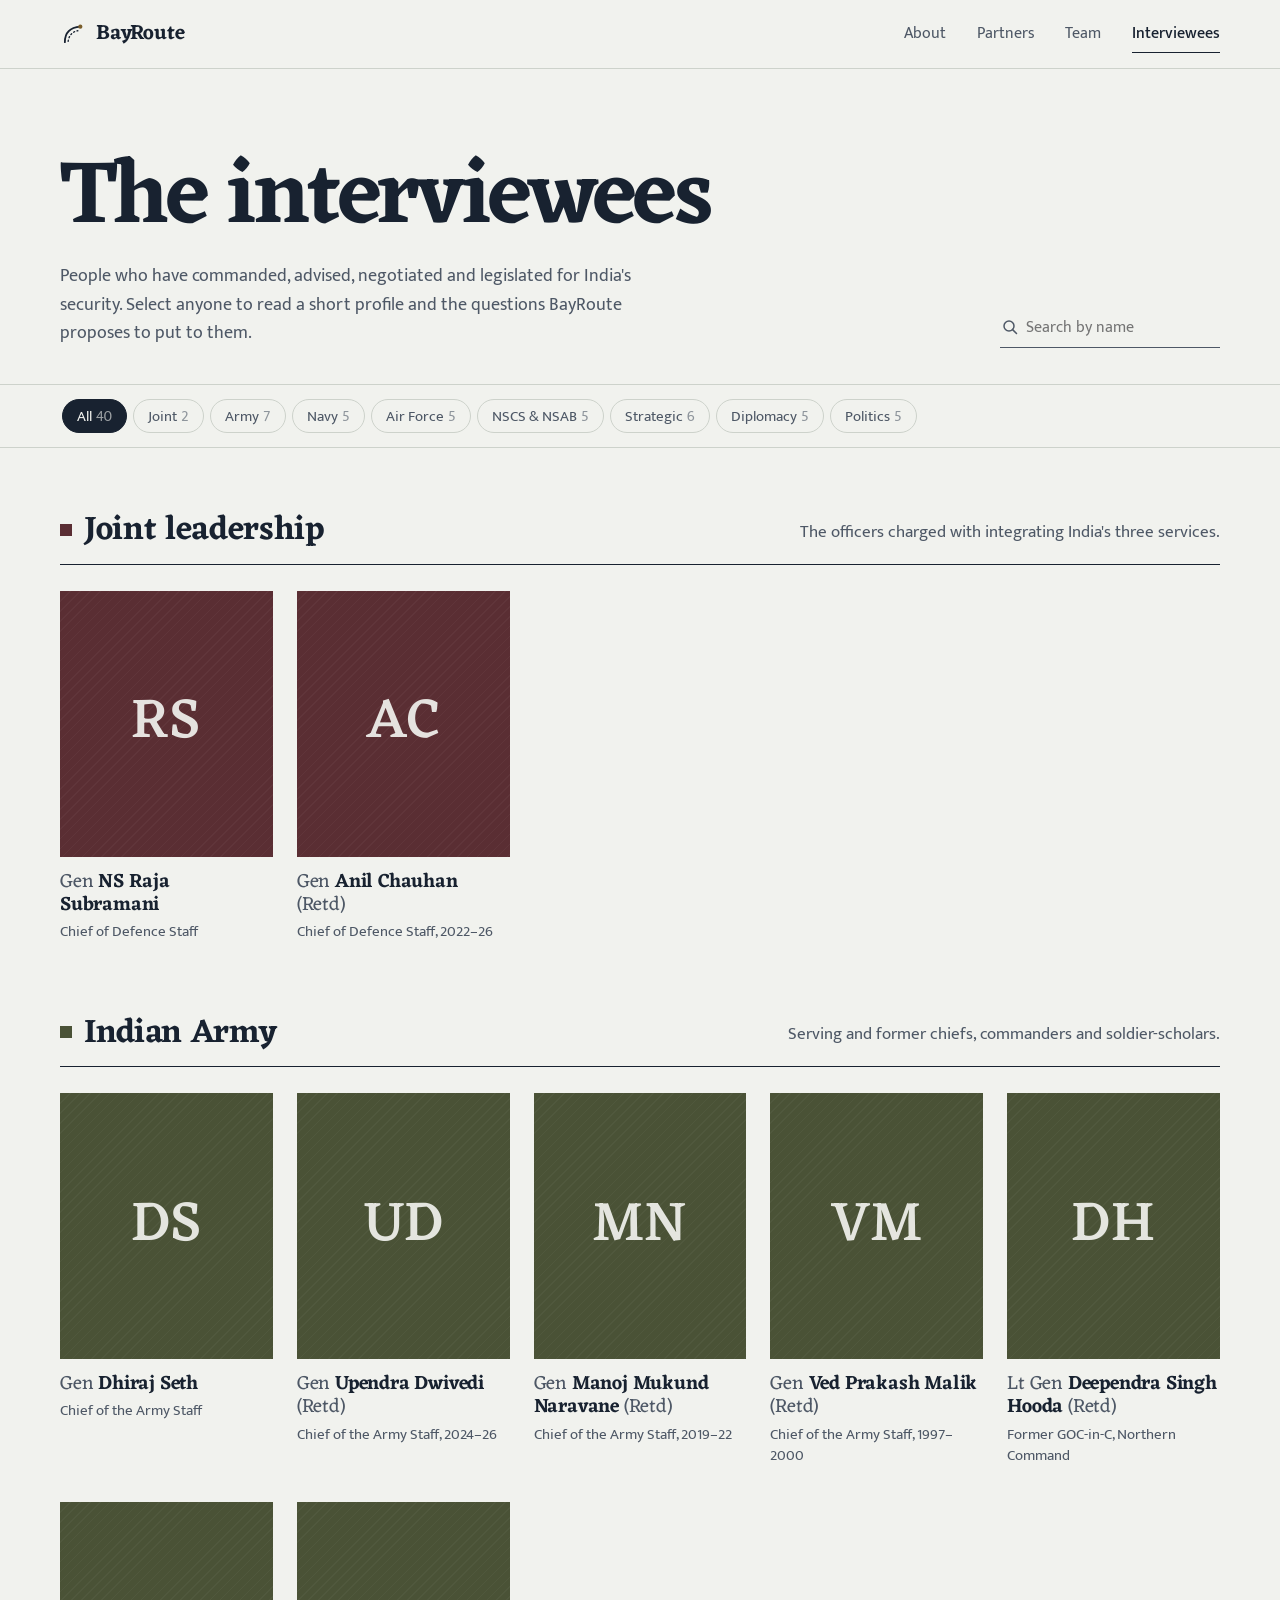
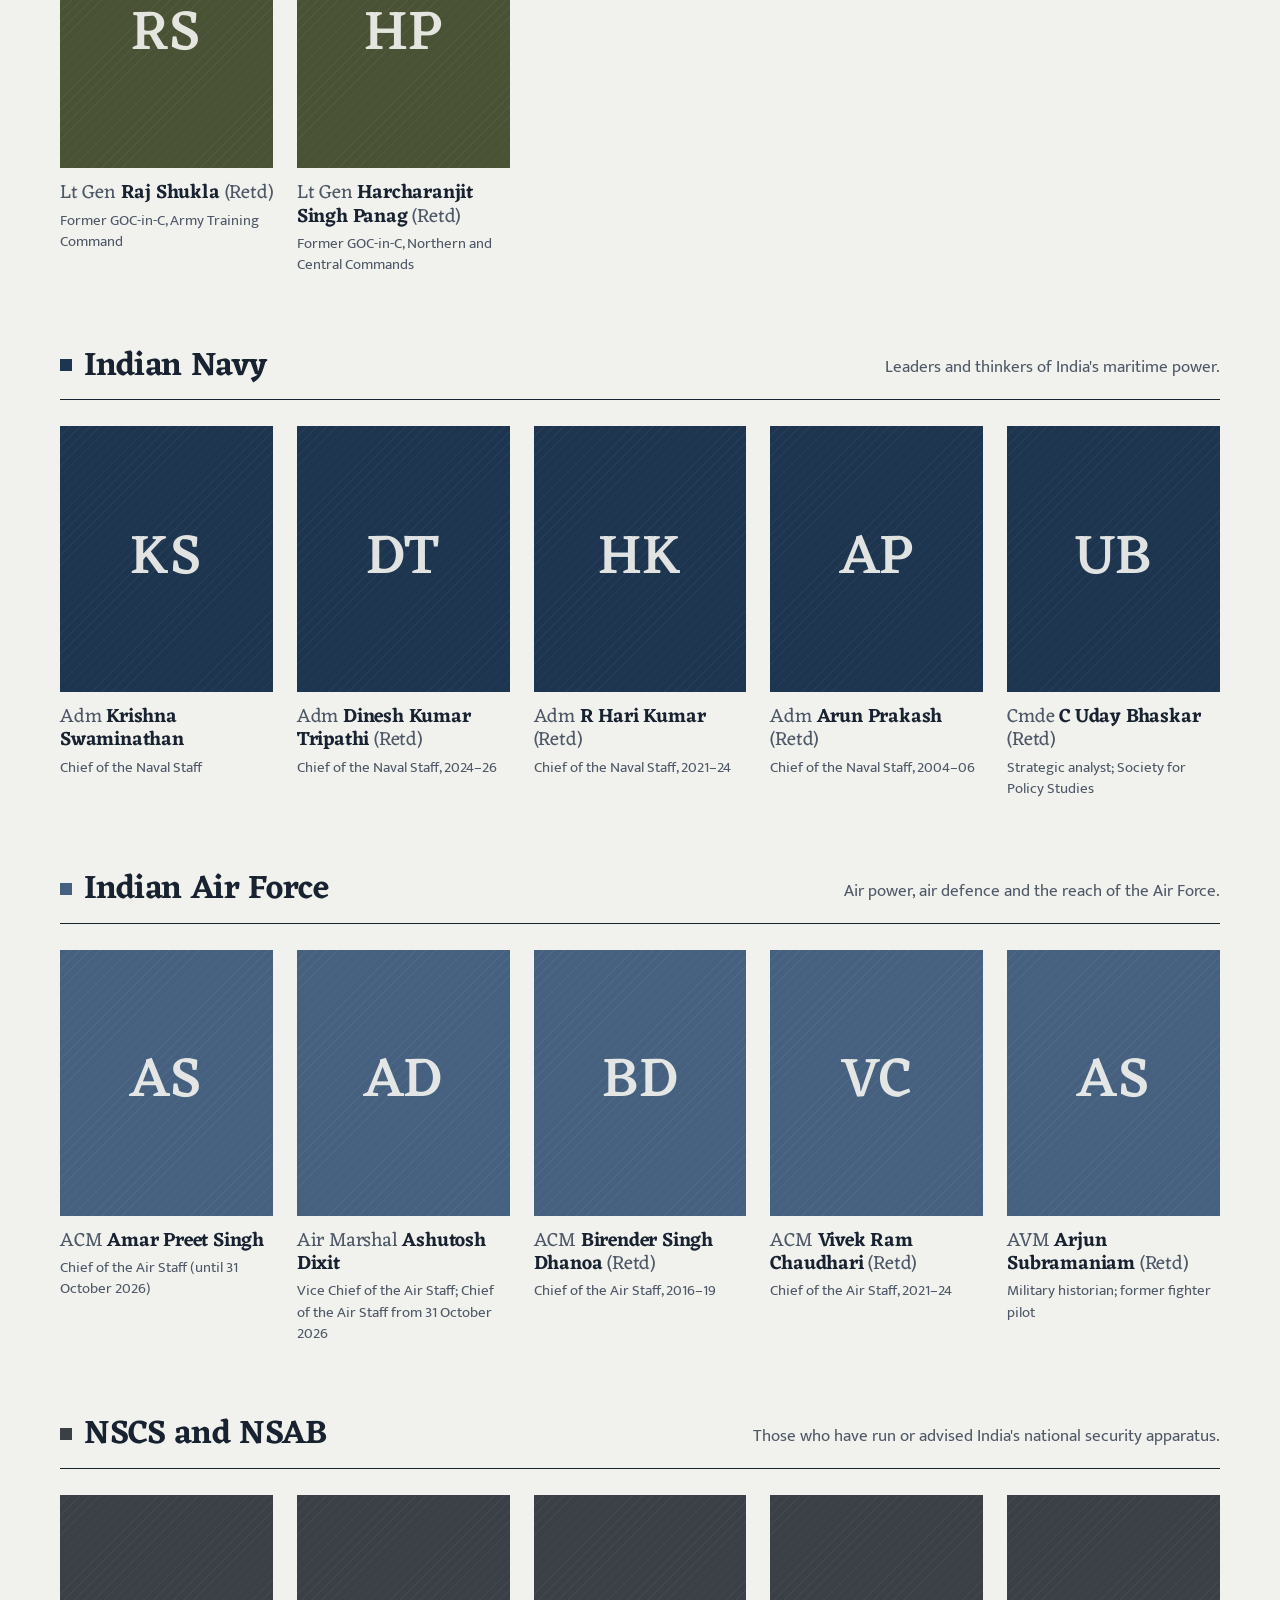
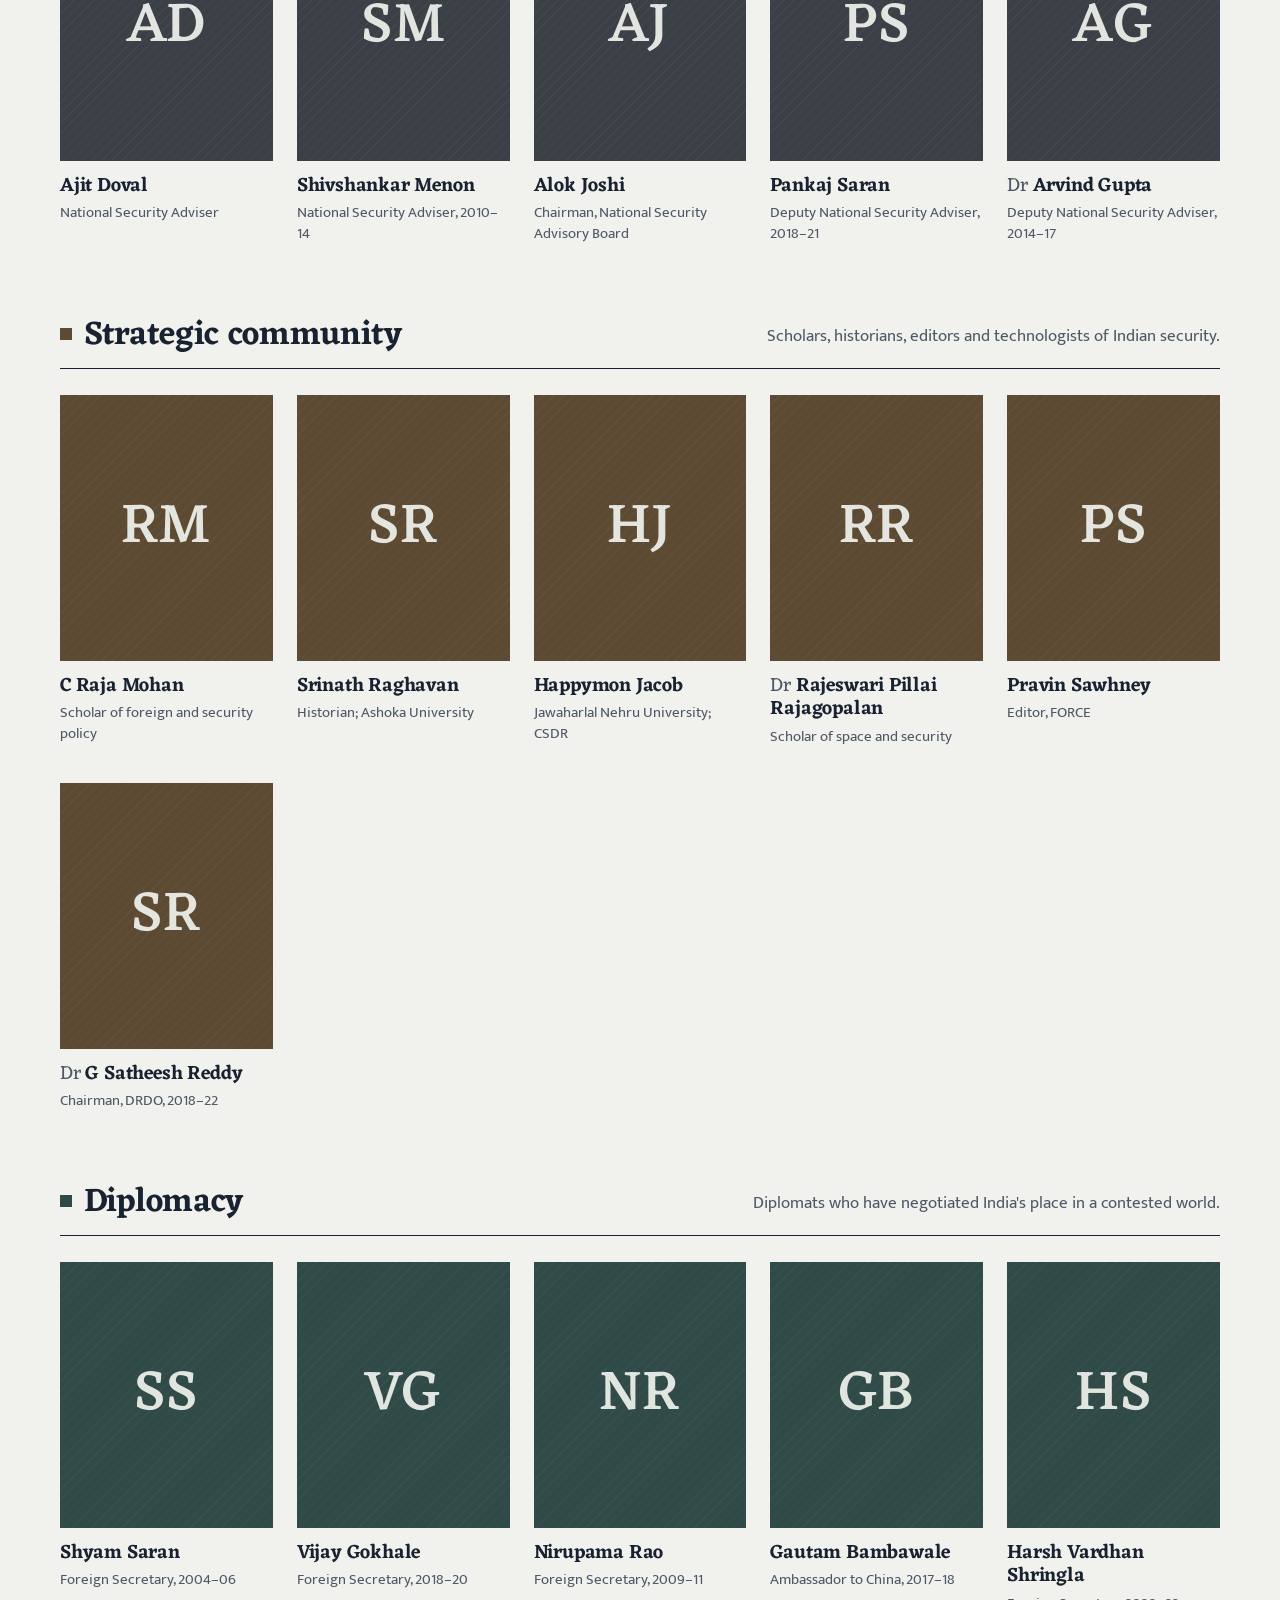
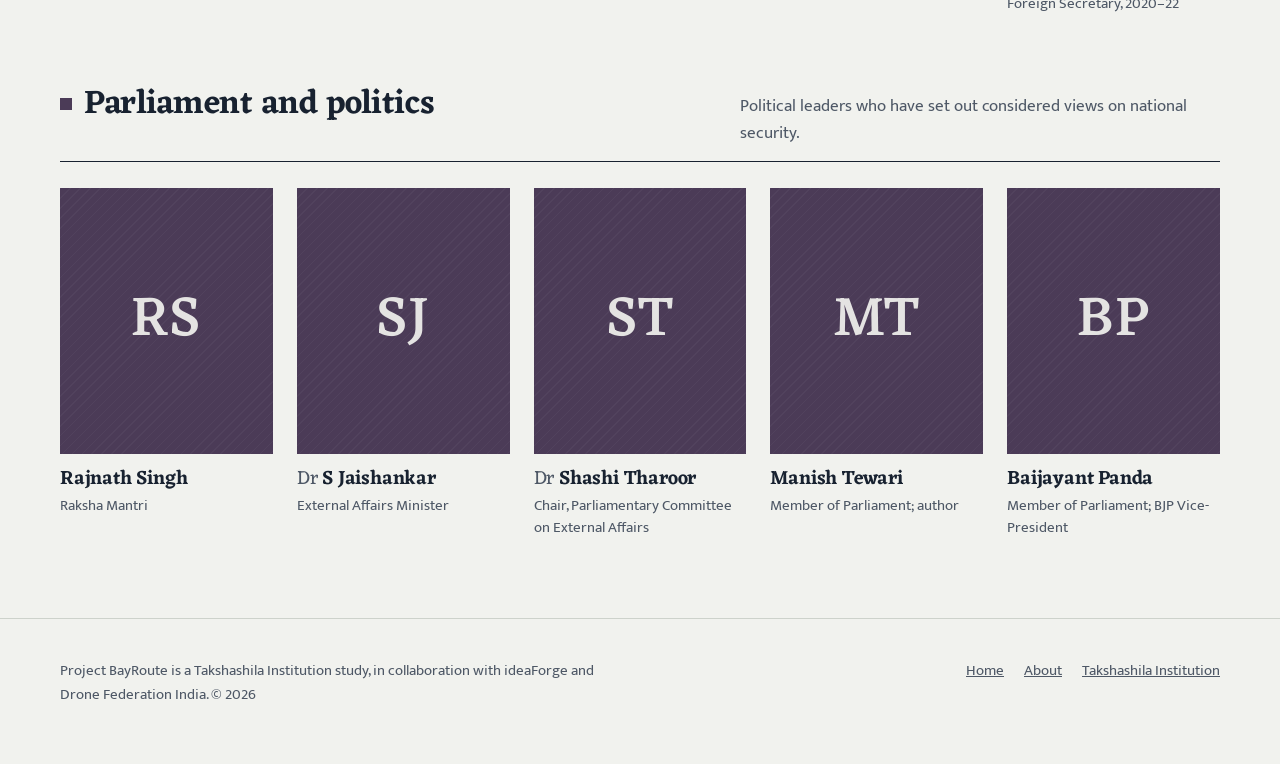
==== interviewees.html @ 1ae092d5 "Add files via upload V1" ====
<!doctype html>
<html lang="en-IN">
<head>
  <meta charset="utf-8">
  <meta name="viewport" content="width=device-width, initial-scale=1">
  <title>Interviewees | BayRoute</title>
  <meta name="description" content="The proposed interviewees for Project BayRoute, a study of the future of warfare in the Indian context.">
  <!-- Keeps the draft site out of search engines. Delete this line when you are ready to go public. -->
  <meta name="robots" content="noindex, nofollow">
  <link rel="icon" href="assets/img/favicon.svg" type="image/svg+xml">
  <link rel="preconnect" href="https://fonts.googleapis.com">
  <link rel="preconnect" href="https://fonts.gstatic.com" crossorigin>
  <link href="https://fonts.googleapis.com/css2?family=Eczar:wght@400;500;600;700&family=Mukta:wght@300;400;500;600&display=swap" rel="stylesheet">
  <link rel="stylesheet" href="assets/css/style.css">
</head>
<body data-page="list">
  <a class="skip" href="#main">Skip to content</a>

  <header class="site-header">
    <div class="wrap">
      <a class="brand" href="index.html" aria-label="BayRoute home">
        <svg viewBox="0 0 32 32" aria-hidden="true"><path d="M6 26C6 15 12 8 25 7" fill="none" stroke="currentColor" stroke-width="2.2" stroke-linecap="round"/><path d="M10 25C11 18 15 13 22 12" fill="none" stroke="currentColor" stroke-width="1.6" stroke-linecap="round" stroke-dasharray="1.5 3"/><circle cx="25" cy="7" r="2.6" fill="#7A5E2B"/></svg>
        BayRoute
      </a>
      <button class="menu-btn" type="button" aria-expanded="false" aria-controls="nav">Menu</button>
      <nav class="nav" id="nav" aria-label="Main">
        <a href="index.html#about">About</a>
        <a href="index.html#partners">Partners</a>
        <a href="index.html#team">Team</a>
        <a class="nav-cta" href="interviewees.html" aria-current="page">Interviewees</a>
      </nav>
    </div>
  </header>

  <main id="main">
    <section class="page-head">
      <div class="wrap page-head-grid">
        <div>
          <h1>The interviewees</h1>
          <p>People who have commanded, advised, negotiated and legislated for India's security. Select anyone to read a short profile and the questions BayRoute proposes to put to them.</p>
        </div>
        <label class="search">
          <span class="visually-hidden">Search interviewees</span>
          <svg viewBox="0 0 16 16" aria-hidden="true"><circle cx="7" cy="7" r="5" fill="none" stroke="currentColor" stroke-width="1.5"/><line x1="10.6" y1="10.6" x2="14.5" y2="14.5" stroke="currentColor" stroke-width="1.5" stroke-linecap="round"/></svg>
          <input id="search" type="search" placeholder="Search by name" autocomplete="off">
        </label>
      </div>
    </section>

    <div class="toolbar">
      <div class="wrap">
        <div class="filters" id="filters" role="group" aria-label="Filter by community"></div>
      </div>
    </div>

    <div id="groups"></div>

    <div class="wrap empty" id="empty" hidden>
      <p>No one matches that search. <button type="button" id="clear">Clear the search and show everyone</button></p>
    </div>
  </main>

  <footer class="site-footer site-footer--ruled">
    <div class="wrap">
      <p>Project BayRoute is a Takshashila Institution study, in collaboration with ideaForge and Drone Federation India. © 2026</p>
      <nav aria-label="Footer">
        <a href="index.html">Home</a>
        <a href="index.html#about">About</a>
        <a href="https://takshashila.org.in" target="_blank" rel="noopener">Takshashila Institution</a>
      </nav>
    </div>
  </footer>

  <script src="assets/js/data.js"></script>
  <script src="assets/js/app.js"></script>
</body>
</html>
---- assets/css/style.css ----
/* =========================================================
   Project BayRoute — stylesheet
   Type: Eczar (display) + Mukta (text), both Indian-designed.
   ========================================================= */

:root {
  --paper:   #F1F2EE;
  --paper-2: #E5E7E1;
  --ink:     #182230;
  --ink-2:   #4E5866;
  --rule:    #CDD2CB;
  --brass:   #7A5E2B;
  --night:   #141D28;
  --night-2: #1E2A38;
  --on-night:#E9EBE6;
  --on-night-2:#A9B2BD;

  /* community colours: used on portrait tiles and labels */
  --c-joint:     #5A2E33;
  --c-army:      #4A5236;
  --c-navy:      #1E3550;
  --c-airforce:  #46617F;
  --c-nscs:      #3B3F46;
  --c-strategic: #5C4A33;
  --c-diplomacy: #2F4A47;
  --c-politics:  #4B3B57;

  --display: "Eczar", Georgia, "Times New Roman", serif;
  --text: "Mukta", "Segoe UI", system-ui, sans-serif;

  --wrap: 1240px;
  --gutter: clamp(16px, 4vw, 40px);
  color-scheme: light;
}

*, *::before, *::after { box-sizing: border-box; }
html { -webkit-text-size-adjust: 100%; scroll-behavior: smooth; }
body {
  margin: 0;
  background: var(--paper);
  color: var(--ink);
  font-family: var(--text);
  font-weight: 400;
  font-size: 1.0625rem;
  line-height: 1.6;
  -webkit-font-smoothing: antialiased;
  text-rendering: optimizeLegibility;
}
img { max-width: 100%; display: block; }
a { color: inherit; }
h1, h2, h3, h4 { font-family: var(--display); font-weight: 600; line-height: 1.12; margin: 0; letter-spacing: -0.01em; }
p { margin: 0 0 1em; }

:focus-visible { outline: 2px solid var(--brass); outline-offset: 3px; }

.wrap { max-width: var(--wrap); margin: 0 auto; padding: 0 var(--gutter); }
.visually-hidden { position: absolute !important; width: 1px; height: 1px; overflow: hidden; clip: rect(0 0 0 0); white-space: nowrap; }
.skip { position: absolute; left: -999px; top: 8px; background: var(--ink); color: var(--paper); padding: 8px 14px; z-index: 50; }
.skip:focus { left: 8px; }

/* ---------- Header ---------- */
.site-header { border-bottom: 1px solid var(--rule); background: var(--paper); position: sticky; top: 0; z-index: 20; }
.site-header .wrap { display: flex; align-items: center; justify-content: space-between; min-height: 68px; gap: 24px; }
.brand { display: inline-flex; align-items: center; gap: 10px; text-decoration: none; font-family: var(--display); font-weight: 600; font-size: 1.3rem; letter-spacing: -0.01em; }
.brand svg { width: 26px; height: 26px; flex: none; }
.nav { display: flex; gap: clamp(14px, 2.4vw, 32px); align-items: center; }
.nav a { text-decoration: none; color: var(--ink-2); font-size: 0.98rem; padding: 6px 0; border-bottom: 1px solid transparent; transition: color .2s, border-color .2s; }
.nav a:hover, .nav a[aria-current="page"] { color: var(--ink); border-bottom-color: var(--ink); }
.nav .nav-cta { color: var(--ink); font-weight: 500; }
.menu-btn { display: none; background: none; border: 1px solid var(--rule); color: var(--ink); font: inherit; padding: 6px 12px; border-radius: 2px; cursor: pointer; }

@media (max-width: 760px) {
  .menu-btn { display: inline-block; }
  .nav { display: none; position: absolute; left: 0; right: 0; top: 100%; background: var(--paper); border-bottom: 1px solid var(--rule); flex-direction: column; align-items: stretch; gap: 0; padding: 8px var(--gutter) 16px; }
  .nav.open { display: flex; }
  .nav a { padding: 12px 0; border-bottom: 1px solid var(--rule); }
  .nav a:last-child { border-bottom: 0; }
}

/* ---------- Hero ---------- */
.hero { padding: clamp(48px, 9vw, 112px) 0 clamp(32px, 5vw, 56px); }
.wordmark {
  font-size: clamp(4.2rem, 15vw, 11.5rem);
  font-weight: 600;
  line-height: .86;
  letter-spacing: -0.035em;
  margin: 0 0 clamp(20px, 3vw, 36px);
}
.hero-grid { display: grid; grid-template-columns: minmax(0, 1.25fr) minmax(0, 1fr); gap: clamp(24px, 5vw, 80px); align-items: end; }
.hero-lede { font-family: var(--display); font-weight: 400; font-size: clamp(1.45rem, 2.6vw, 2.05rem); line-height: 1.25; margin: 0; max-width: 24ch; }
.hero-meta { color: var(--ink-2); font-size: 1rem; max-width: 40ch; margin: 0; }
.hero-meta strong { color: var(--ink); font-weight: 500; }
@media (max-width: 760px) { .hero-grid { grid-template-columns: 1fr; } }

/* ---------- The four panels ---------- */
.panels {
  display: flex;
  gap: 6px;
  height: clamp(380px, 64vh, 640px);
  padding: 0 var(--gutter);
  max-width: calc(var(--wrap) + 160px);
  margin: 0 auto;
}
.panel {
  position: relative;
  flex: 1 1 0;
  min-width: 0;
  overflow: hidden;
  text-decoration: none;
  color: var(--on-night);
  background-color: var(--night);
  transition: flex-grow .7s cubic-bezier(.2,.7,.2,1);
}
.panel-media {
  position: absolute; inset: 0;
  background-size: cover, cover;
  background-position: center, center;
  background-repeat: no-repeat;
  filter: saturate(.82);
  transform: scale(1.02);
  transition: transform 1.2s cubic-bezier(.2,.7,.2,1), filter .6s;
}
/* A real photo (if present) sits on top of the drawn placeholder. */
.panel--takshashila .panel-media { background-image: url("../img/panels/takshashila.jpg"), url("../img/panels/takshashila.svg"); }
.panel--ideaforge   .panel-media { background-image: url("../img/panels/ideaforge.jpg"),   url("../img/panels/ideaforge.svg"); }
.panel--dfi         .panel-media { background-image: url("../img/panels/dfi.jpg"),         url("../img/panels/dfi.svg"); }
.panel--bayroute    .panel-media { background-image: url("../img/panels/bayroute.jpg"),    url("../img/panels/bayroute.svg"); }

.panel::after {
  content: ""; position: absolute; inset: 0;
  background: linear-gradient(180deg, rgba(10,14,20,0) 40%, rgba(10,14,20,.72) 100%);
  pointer-events: none;
}
.panel-body { position: absolute; left: 0; right: 0; bottom: 0; padding: clamp(18px, 2.2vw, 28px); z-index: 1; }
.panel-kind { display: block; font-size: .9rem; color: var(--on-night-2); margin-bottom: 4px; }
.panel-name { font-family: var(--display); font-weight: 600; font-size: clamp(1.35rem, 2vw, 1.85rem); line-height: 1.1; display: block; }
.panel-desc {
  display: block; font-size: .98rem; line-height: 1.45; color: var(--on-night);
  max-width: 30ch; margin: 10px 0 0;
  opacity: 0; max-height: 0; overflow: hidden;
  transition: opacity .5s .1s, max-height .6s;
}
@media (hover: hover) and (min-width: 761px) {
  .panels:hover .panel { flex-grow: .8; }
  .panels .panel:hover, .panels .panel:focus-visible { flex-grow: 2.1; }
  .panel:hover .panel-media, .panel:focus-visible .panel-media { transform: scale(1.06); filter: saturate(1); }
  .panel:hover .panel-desc, .panel:focus-visible .panel-desc { opacity: 1; max-height: 8em; }
}
@media (hover: none), (max-width: 760px) {
  .panel-desc { opacity: 1; max-height: none; }
}
@media (max-width: 760px) {
  .panels { display: grid; grid-template-columns: 1fr 1fr; height: auto; gap: 6px; }
  .panel { aspect-ratio: 3 / 4; }
  .panel-desc { font-size: .9rem; }
}
@media (max-width: 420px) {
  .panels { grid-template-columns: 1fr; }
  .panel { aspect-ratio: 4 / 3; }
}

/* page-load: the panels rise once, in sequence */
@media (prefers-reduced-motion: no-preference) {
  .panels .panel { animation: rise .9s cubic-bezier(.2,.7,.2,1) both; }
  .panels .panel:nth-child(2) { animation-delay: .08s; }
  .panels .panel:nth-child(3) { animation-delay: .16s; }
  .panels .panel:nth-child(4) { animation-delay: .24s; }
}
@keyframes rise { from { opacity: 0; transform: translateY(18px); } to { opacity: 1; transform: none; } }

/* ---------- Sections ---------- */
.section { padding: clamp(64px, 9vw, 120px) 0; }
.section + .section { border-top: 1px solid var(--rule); }
.split { display: grid; grid-template-columns: minmax(0, 1fr) minmax(0, 1.55fr); gap: clamp(24px, 6vw, 96px); }
.split h2 { font-size: clamp(1.9rem, 3.4vw, 2.8rem); max-width: 14ch; }
.prose { max-width: 64ch; }
.prose p { font-size: 1.12rem; }
.prose .big { font-family: var(--display); font-size: clamp(1.35rem, 2.1vw, 1.65rem); line-height: 1.35; font-weight: 400; margin-bottom: 1.1em; }
.section-intro { color: var(--ink-2); margin: 0; align-self: end; max-width: 52ch; }
.aside-note { margin-top: 2em; padding-top: 1.2em; border-top: 1px solid var(--rule); color: var(--ink-2); font-size: 1rem; }
.aside-note h3 { font-size: 1.15rem; color: var(--ink); margin-bottom: .35em; }
@media (max-width: 760px) { .split { grid-template-columns: 1fr; } }

/* approach: a real sequence, so it is numbered */
.steps { list-style: none; margin: 0; padding: 0; counter-reset: step; display: grid; gap: 0; }
.steps li { counter-increment: step; display: grid; grid-template-columns: 3.2rem 1fr; gap: 0 18px; padding: 22px 0; border-top: 1px solid var(--rule); }
.steps li:last-child { border-bottom: 1px solid var(--rule); }
.steps li::before { content: counter(step); font-family: var(--display); font-size: 2rem; line-height: 1; color: var(--brass); grid-row: span 2; }
.steps h3 { font-size: 1.35rem; margin-bottom: 4px; }
.steps p { margin: 0; color: var(--ink-2); max-width: 56ch; }

/* team: grouped by institution */
.team { display: grid; grid-template-columns: 2fr 1fr 1fr; gap: clamp(24px, 4vw, 56px); margin-top: clamp(32px, 4vw, 48px); }
.team-org { font-size: 1rem; color: var(--ink-2); padding-bottom: 12px; border-bottom: 1px solid var(--ink); margin: 0 0 6px; font-family: var(--text); font-weight: 500; }
.team ul { list-style: none; padding: 0; margin: 0; }
.team li { font-family: var(--display); font-size: clamp(1.35rem, 2vw, 1.7rem); font-weight: 500; padding: 12px 0; border-bottom: 1px solid var(--rule); line-height: 1.2; }
.team-org-1 ul { columns: 2; column-gap: clamp(24px, 4vw, 56px); }
.team-org-1 li { break-inside: avoid; }
@media (max-width: 900px) { .team { grid-template-columns: 1fr 1fr; } .team-org-1 { grid-column: 1 / -1; } }
@media (max-width: 520px) { .team { grid-template-columns: 1fr; } .team-org-1 ul { columns: 1; } }

/* ---------- Dark invitation band ---------- */
.band { background: var(--night); color: var(--on-night); padding: clamp(64px, 9vw, 120px) 0; }
.band h2 { font-size: clamp(2.2rem, 5vw, 4rem); max-width: 16ch; margin-bottom: 20px; }
.band p { color: var(--on-night-2); max-width: 54ch; font-size: 1.12rem; }
.band-grid { display: grid; grid-template-columns: minmax(0, 1.2fr) minmax(0, 1fr); gap: clamp(32px, 6vw, 96px); align-items: end; }
.community-links { list-style: none; margin: 0; padding: 0; }
.community-links a { display: flex; justify-content: space-between; gap: 16px; padding: 12px 0; border-top: 1px solid rgba(233,235,230,.16); text-decoration: none; color: var(--on-night); transition: padding-left .3s; }
.community-links li:last-child a { border-bottom: 1px solid rgba(233,235,230,.16); }
.community-links a:hover { padding-left: 8px; }
.community-links span:last-child { color: var(--on-night-2); font-variant-numeric: tabular-nums; }
@media (max-width: 860px) { .band-grid { grid-template-columns: 1fr; } }

.button {
  display: inline-flex; align-items: center; gap: 10px;
  font: 500 1.05rem/1 var(--text);
  padding: 16px 26px; margin-top: 12px;
  background: var(--on-night); color: var(--night);
  text-decoration: none; border: 1px solid var(--on-night); border-radius: 2px;
  transition: background .2s, color .2s;
}
.button:hover { background: transparent; color: var(--on-night); }
.button--ink { background: var(--ink); color: var(--paper); border-color: var(--ink); }
.button--ink:hover { background: transparent; color: var(--ink); }
.button--quiet { background: transparent; color: var(--ink); border-color: var(--rule); }
.button--quiet:hover { border-color: var(--ink); }

/* ---------- Footer ---------- */
.site-footer { padding: 40px 0 56px; color: var(--ink-2); font-size: .95rem; }
.site-footer .wrap { display: flex; flex-wrap: wrap; justify-content: space-between; gap: 16px 40px; }
.site-footer p { margin: 0; max-width: 60ch; }
.site-footer nav { display: flex; gap: 20px; flex-wrap: wrap; }
.site-footer a { color: var(--ink-2); }
.site-footer a:hover { color: var(--ink); }
.band + .site-footer { border-top: 0; }
.site-footer--ruled { border-top: 1px solid var(--rule); margin-top: 72px; }

/* =========================================================
   Interviewees page
   ========================================================= */
.page-head { padding: clamp(48px, 7vw, 88px) 0 clamp(24px, 3vw, 36px); }
.page-head h1 { font-size: clamp(2.8rem, 7vw, 5.6rem); letter-spacing: -0.03em; line-height: .95; margin-bottom: 20px; }
.page-head-grid { display: flex; justify-content: space-between; align-items: flex-end; gap: 24px 48px; flex-wrap: wrap; }
.page-head p { max-width: 60ch; color: var(--ink-2); font-size: 1.12rem; margin: 0; }

.toolbar { position: sticky; top: 68px; z-index: 10; background: var(--paper); border-top: 1px solid var(--rule); border-bottom: 1px solid var(--rule); }
.toolbar .wrap { display: flex; gap: 16px; align-items: center; justify-content: space-between; padding-top: 12px; padding-bottom: 12px; }
.filters { display: flex; flex-wrap: wrap; gap: 6px; flex: 1 1 auto; min-width: 0; overflow-x: auto; scrollbar-width: none; -ms-overflow-style: none; padding: 2px; }
.filters::-webkit-scrollbar { display: none; }
.chip {
  flex: none; font: 400 .95rem/1 var(--text); color: var(--ink-2);
  background: transparent; border: 1px solid var(--rule); border-radius: 999px;
  padding: 9px 14px 8px; cursor: pointer; white-space: nowrap;
  transition: color .2s, border-color .2s, background .2s;
}
.chip:hover { color: var(--ink); border-color: var(--ink-2); }
.chip[aria-pressed="true"] { background: var(--ink); color: var(--paper); border-color: var(--ink); }
.chip .count { opacity: .6; margin-left: 4px; font-variant-numeric: tabular-nums; }
.search { flex: none; position: relative; display: block; }
.search input {
  font: 400 .98rem/1 var(--text); color: var(--ink);
  background: transparent; border: 0; border-bottom: 1px solid var(--ink-2);
  padding: 8px 4px 7px 26px; width: 220px; border-radius: 0;
}
.search input:focus { outline: none; border-bottom-color: var(--ink); }
.search svg { position: absolute; left: 2px; top: 50%; transform: translateY(-50%); width: 16px; height: 16px; color: var(--ink-2); }
@media (max-width: 760px) {
  .toolbar { top: 68px; }
  .search, .search input { width: 100%; }
  .filters { flex-wrap: nowrap; margin: 0 calc(-1 * var(--gutter)); padding: 2px var(--gutter); }
}

.group { padding: clamp(40px, 5vw, 64px) 0 8px; }
.group[hidden] { display: none; }
.group-head { display: flex; align-items: baseline; justify-content: space-between; gap: 16px; padding-bottom: 14px; margin-bottom: 26px; border-bottom: 1px solid var(--ink); flex-wrap: wrap; }
.group-head h2 { font-size: clamp(1.6rem, 2.6vw, 2.1rem); display: flex; align-items: center; gap: 12px; }
.group-head h2::before { content: ""; width: 12px; height: 12px; background: var(--cat, var(--ink)); flex: none; transform: translateY(-1px); }
.group-head p { margin: 0; color: var(--ink-2); max-width: 48ch; }

.grid { display: grid; grid-template-columns: repeat(auto-fill, minmax(210px, 1fr)); gap: 36px 24px; }
.card { text-decoration: none; color: var(--ink); display: block; }
.card[hidden] { display: none; }
.portrait {
  position: relative; aspect-ratio: 4 / 5; overflow: hidden;
  background: var(--cat, var(--ink));
  color: rgba(241,242,238,.92);
  display: grid; place-items: center;
}
.portrait .initials { font-family: var(--display); font-weight: 500; font-size: clamp(2.6rem, 4.4vw, 3.6rem); letter-spacing: .02em; line-height: 1; }
.portrait::before {
  /* fine engraved texture so monograms feel like printed plates */
  content: ""; position: absolute; inset: 0;
  background: repeating-linear-gradient(135deg, rgba(255,255,255,.035) 0 1px, transparent 1px 7px);
}
.portrait img { position: absolute; inset: 0; width: 100%; height: 100%; object-fit: cover; filter: grayscale(.25); transition: filter .5s, transform .8s cubic-bezier(.2,.7,.2,1); }
.card:hover .portrait img { filter: grayscale(0); transform: scale(1.03); }
.card:hover .portrait .initials { transform: translateY(-2px); }
.portrait .initials { transition: transform .4s; }
.card-name { font-family: var(--display); font-weight: 600; font-size: 1.22rem; line-height: 1.2; margin: 14px 0 4px; }
.card-name .rank { font-weight: 400; color: var(--ink-2); }
.card-role { font-size: .95rem; color: var(--ink-2); line-height: 1.4; margin: 0; }
.card:hover .card-name { text-decoration: underline; text-decoration-thickness: 1px; text-underline-offset: 4px; }

@media (max-width: 520px) {
  .grid { grid-template-columns: 1fr 1fr; gap: 28px 14px; }
  .card-name { font-size: 1.04rem; margin-top: 10px; }
  .card-role { font-size: .88rem; }
  .portrait .initials { font-size: 2.3rem; }
}
.empty { padding: 64px 0; color: var(--ink-2); }
.empty button { font: inherit; color: var(--ink); background: none; border: 0; text-decoration: underline; cursor: pointer; padding: 0; }

[data-cat="joint"]     { --cat: var(--c-joint); }
[data-cat="army"]      { --cat: var(--c-army); }
[data-cat="navy"]      { --cat: var(--c-navy); }
[data-cat="airforce"]  { --cat: var(--c-airforce); }
[data-cat="nscs"]      { --cat: var(--c-nscs); }
[data-cat="strategic"] { --cat: var(--c-strategic); }
[data-cat="diplomacy"] { --cat: var(--c-diplomacy); }
[data-cat="politics"]  { --cat: var(--c-politics); }

/* =========================================================
   Person page
   ========================================================= */
.crumbs { display: flex; justify-content: space-between; gap: 16px; align-items: center; padding: 22px 0; border-bottom: 1px solid var(--rule); font-size: .98rem; flex-wrap: wrap; }
.crumbs a { color: var(--ink-2); text-decoration: none; }
.crumbs a:hover { color: var(--ink); text-decoration: underline; text-underline-offset: 3px; }
.pager { display: flex; gap: 20px; }

.profile { display: grid; grid-template-columns: minmax(240px, 340px) minmax(0, 1fr); gap: clamp(28px, 6vw, 96px); padding: clamp(36px, 5vw, 64px) 0 clamp(64px, 8vw, 104px); }
.profile-side { position: sticky; top: 100px; align-self: start; }
.profile-side .portrait .initials { font-size: clamp(3.4rem, 6vw, 5rem); }
.profile-cat { display: inline-flex; align-items: center; gap: 8px; margin-top: 18px; font-size: .95rem; color: var(--ink-2); text-decoration: none; }
.profile-cat::before { content: ""; width: 10px; height: 10px; background: var(--cat); }
.profile-cat:hover { color: var(--ink); }
.status { display: block; margin-top: 6px; font-size: .95rem; color: var(--ink-2); }
.status b { color: var(--brass); font-weight: 500; }

.profile-main h1 { font-size: clamp(2.4rem, 5.4vw, 4.2rem); letter-spacing: -0.025em; line-height: 1; }
.profile-main h1 .rank { display: block; font-size: .42em; font-weight: 400; letter-spacing: 0; color: var(--ink-2); margin-bottom: 10px; }
.profile-role { font-family: var(--display); font-size: clamp(1.2rem, 1.9vw, 1.45rem); color: var(--ink-2); margin: 14px 0 0; font-weight: 400; }

.block { margin-top: clamp(40px, 5vw, 60px); max-width: 68ch; }
.block > h2 { font-size: 1.5rem; padding-bottom: 12px; border-bottom: 1px solid var(--ink); margin-bottom: 20px; }
.bio p { font-size: 1.12rem; }
.focus { font-family: var(--display); font-size: clamp(1.2rem, 1.8vw, 1.4rem); line-height: 1.45; padding-left: 20px; border-left: 2px solid var(--brass); margin: 0; }

.q-part { margin-top: 32px; }
.q-part:first-of-type { margin-top: 0; }
.q-part h3 { font-size: 1.2rem; margin-bottom: 4px; }
.q-part .q-note { color: var(--ink-2); font-size: .98rem; margin: 0 0 14px; }
.q-list { margin: 0; padding: 0; list-style: none; }
.q-list li { display: grid; grid-template-columns: 2.4rem 1fr; gap: 12px; padding: 14px 0; border-top: 1px solid var(--rule); font-size: 1.06rem; line-height: 1.55; }
.q-list li:last-child { border-bottom: 1px solid var(--rule); }
.q-num { font-family: var(--display); color: var(--brass); font-variant-numeric: tabular-nums; font-size: 1.1rem; line-height: 1.45; }
.q-actions { display: flex; gap: 12px; flex-wrap: wrap; margin-top: 28px; }
.q-actions .button { margin-top: 0; padding: 13px 20px; }

.not-found { padding: 96px 0; }
.not-found h1 { font-size: clamp(2rem, 4vw, 3rem); margin-bottom: 12px; }

@media (max-width: 820px) {
  .profile { grid-template-columns: 1fr; }
  .profile-side { position: static; display: grid; grid-template-columns: 140px 1fr; gap: 18px; align-items: end; }
  .profile-side .portrait .initials { font-size: 2.6rem; }
  .profile-side .profile-cat { margin-top: 0; }
}

/* ---------- Print: a clean interview sheet ---------- */
@media print {
  .site-header, .crumbs, .q-actions, .site-footer, .skip { display: none !important; }
  body { background: #fff; font-size: 11pt; }
  .profile { display: block; padding: 0; }
  .profile-side { display: none; }
  .block { max-width: none; margin-top: 18pt; }
  .q-list li { break-inside: avoid; }
  a { text-decoration: none; }
}

@media (prefers-reduced-motion: reduce) {
  *, *::before, *::after { transition: none !important; animation: none !important; scroll-behavior: auto !important; }
}
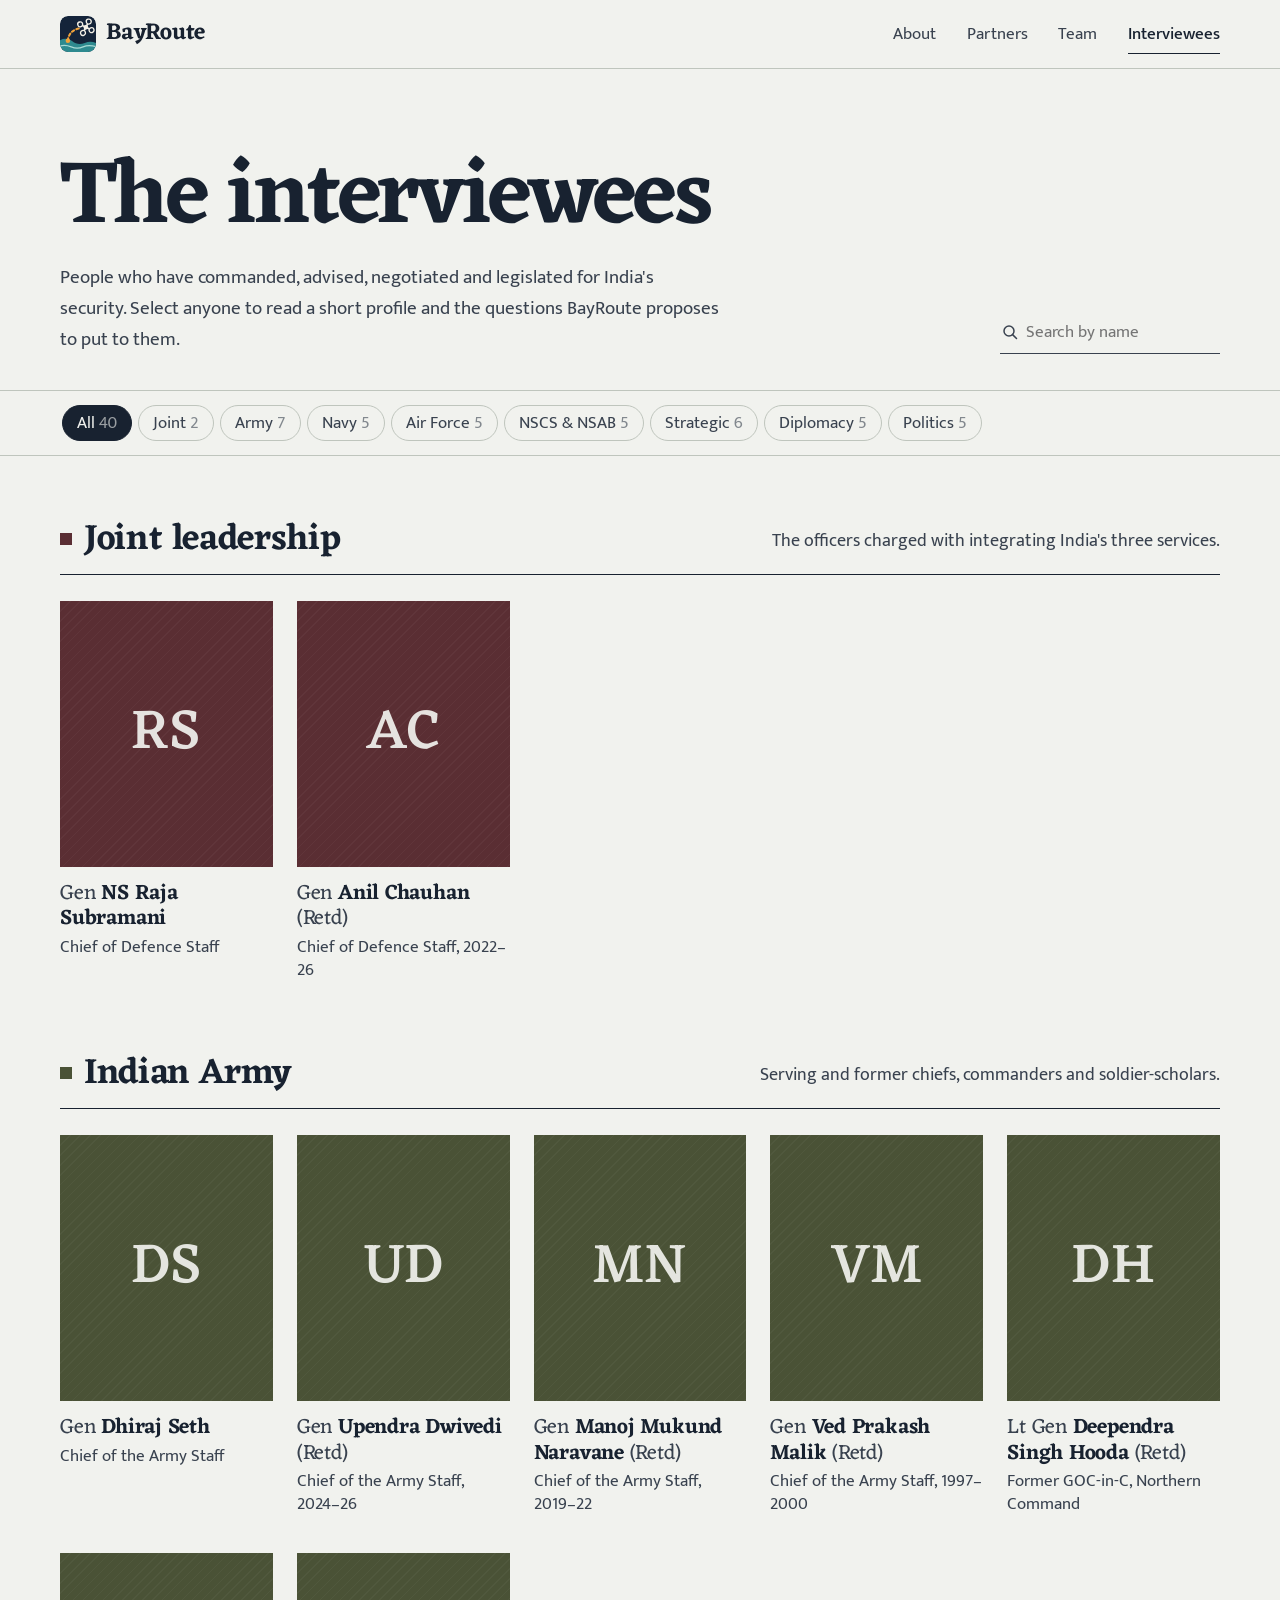
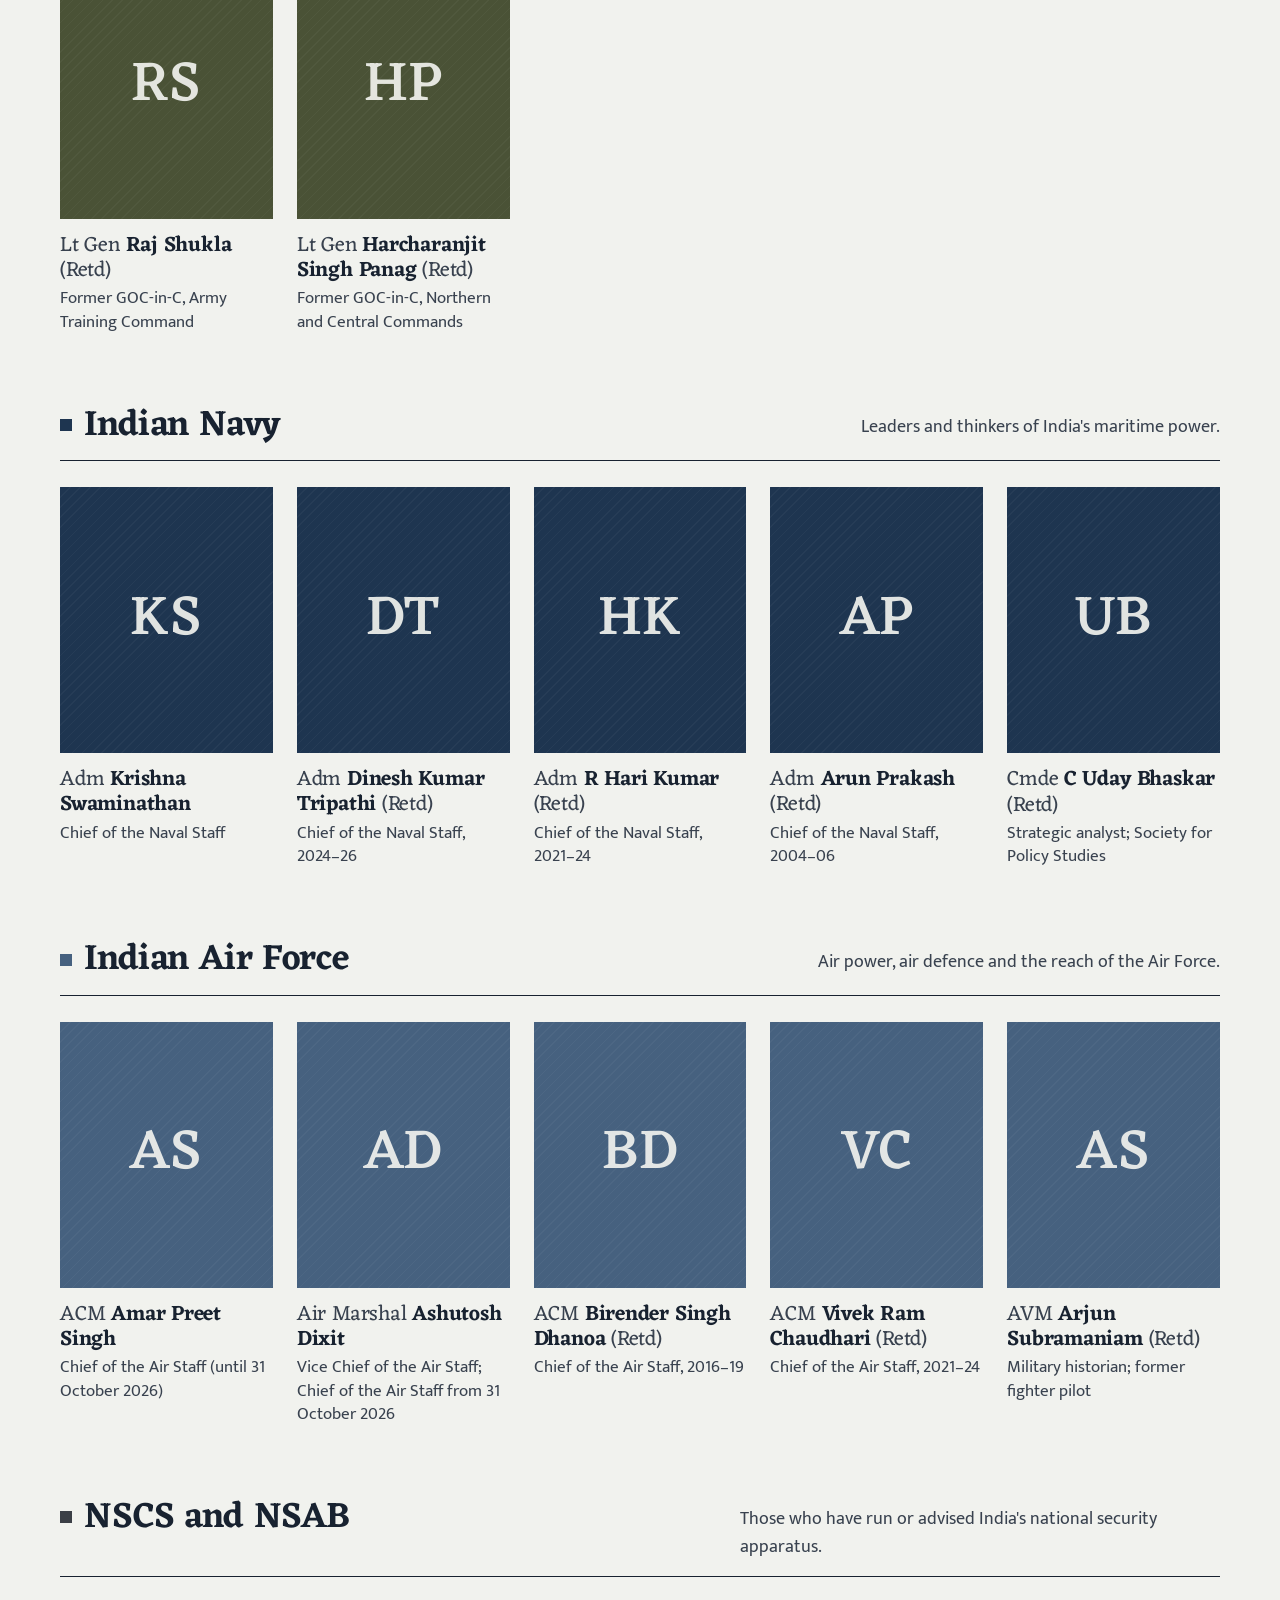
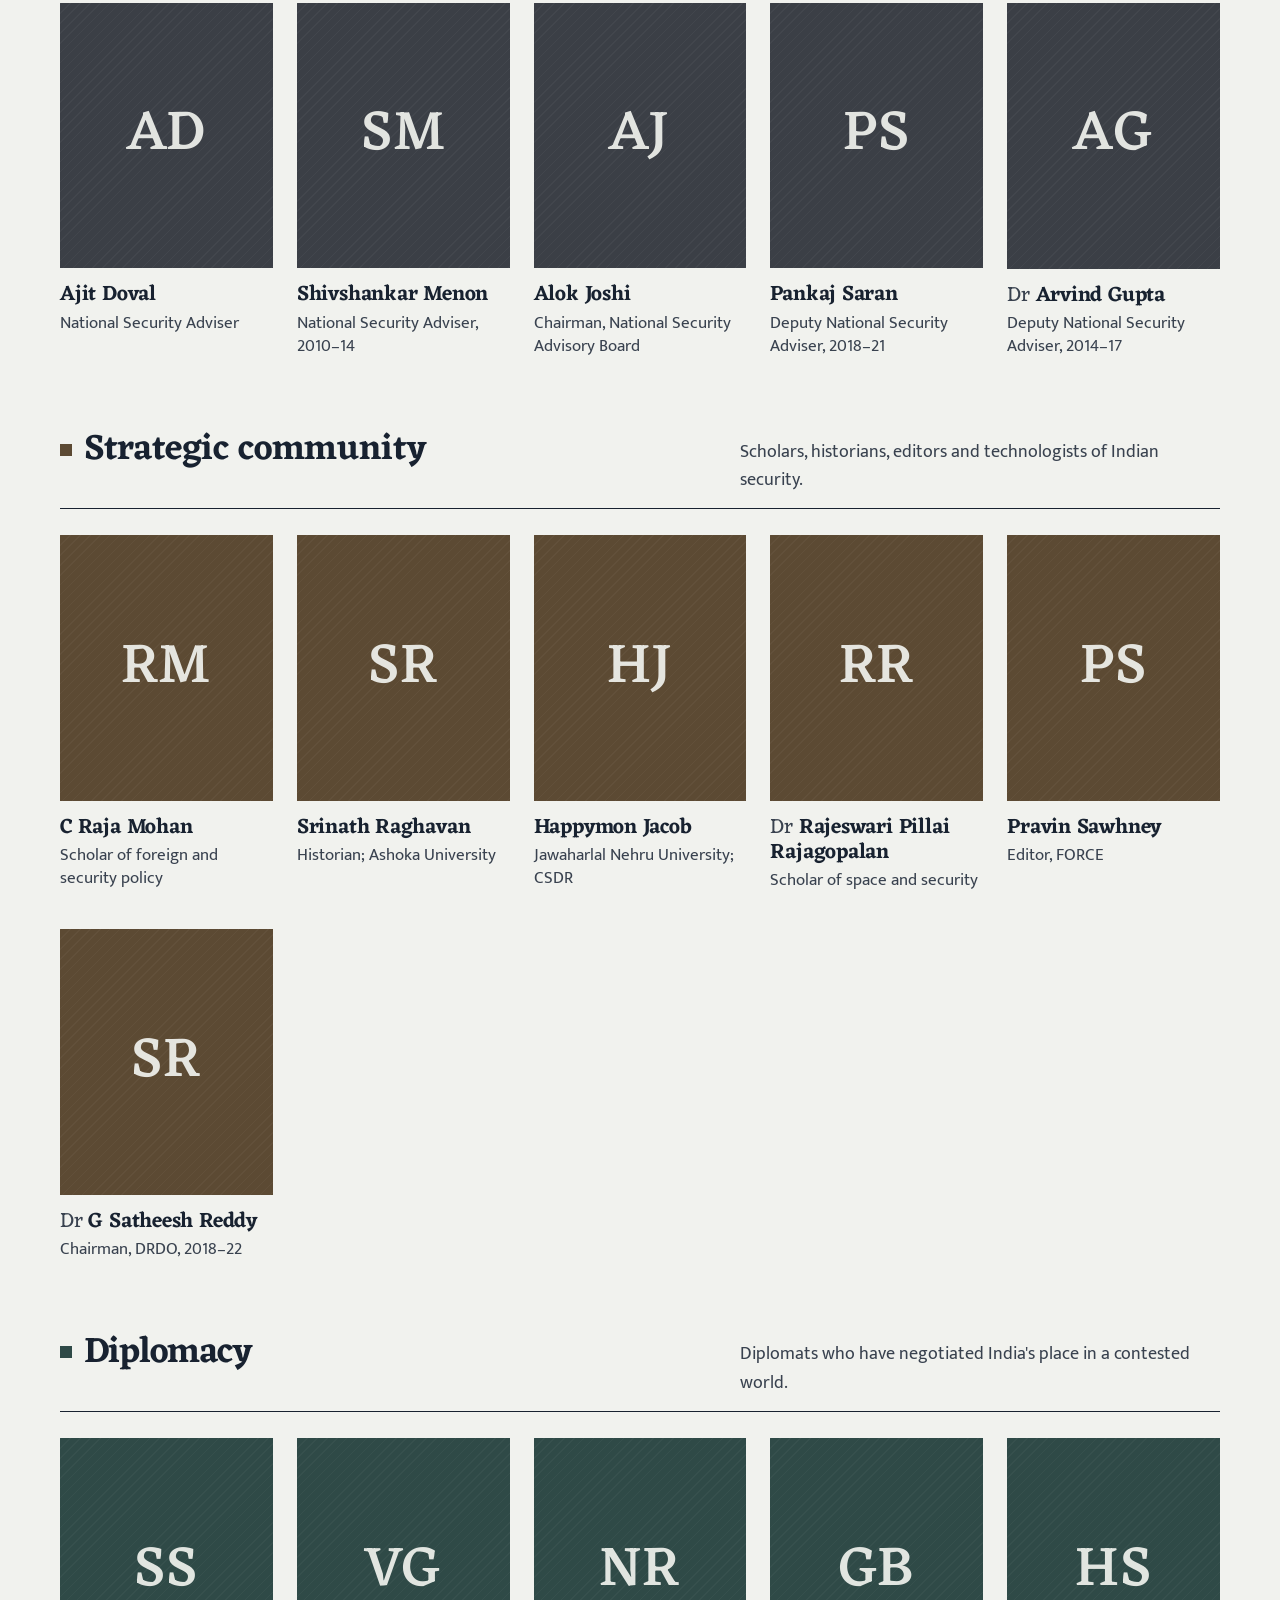
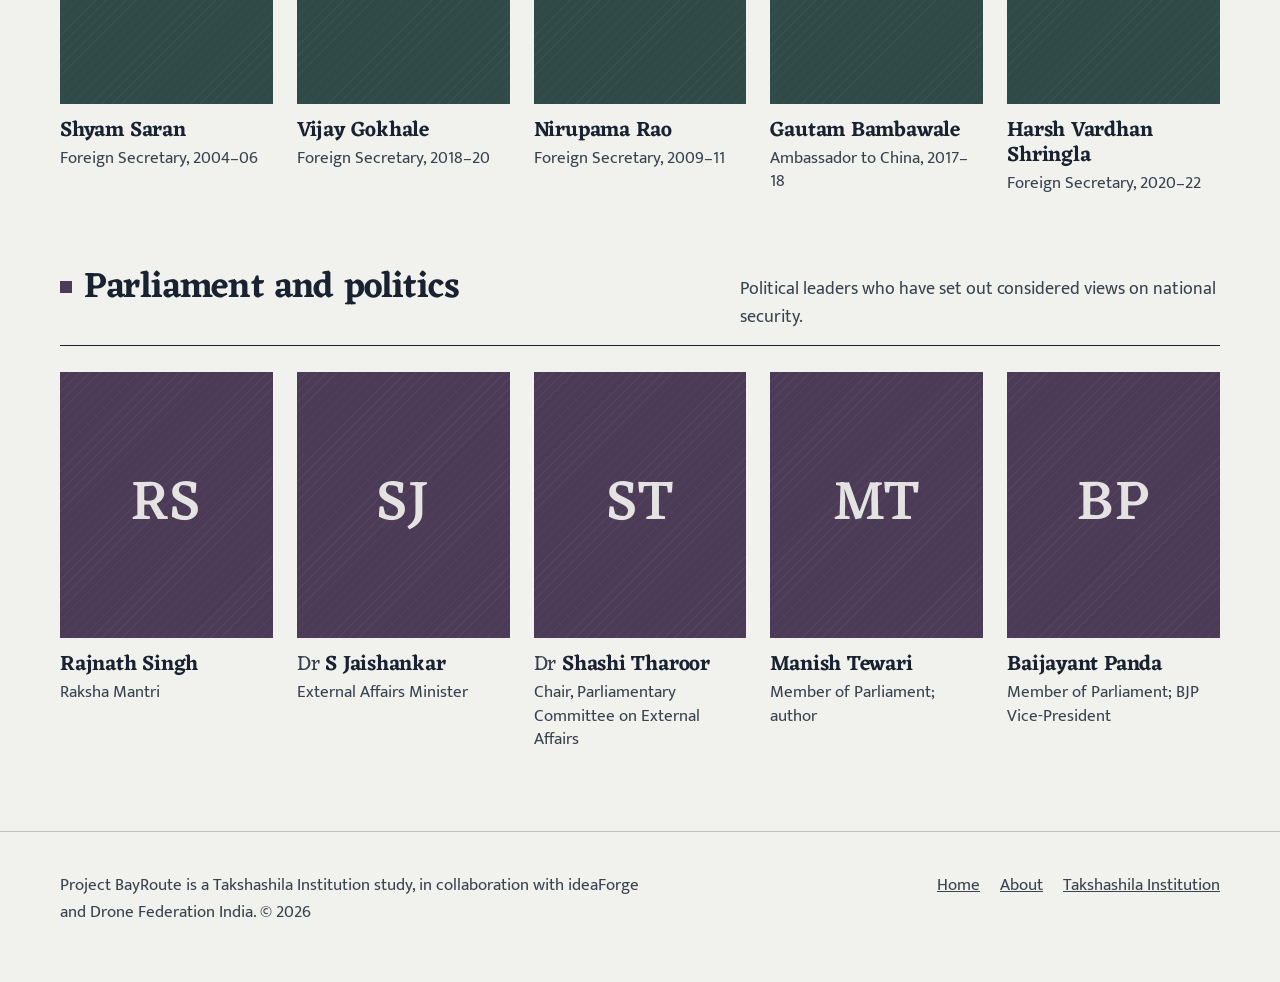
==== commit 3d9dd77e: "Add photo backdrop, new logo, and improve contrast and mobile layout - Home page sits on a montage o" ====
--- a/interviewees.html
+++ b/interviewees.html
@@ -19,7 +19,7 @@
   <header class="site-header">
     <div class="wrap">
       <a class="brand" href="index.html" aria-label="BayRoute home">
-        <svg viewBox="0 0 32 32" aria-hidden="true"><path d="M6 26C6 15 12 8 25 7" fill="none" stroke="currentColor" stroke-width="2.2" stroke-linecap="round"/><path d="M10 25C11 18 15 13 22 12" fill="none" stroke="currentColor" stroke-width="1.6" stroke-linecap="round" stroke-dasharray="1.5 3"/><circle cx="25" cy="7" r="2.6" fill="#7A5E2B"/></svg>
+        <img src="assets/img/logo.svg" alt="" width="36" height="36">
         BayRoute
       </a>
       <button class="menu-btn" type="button" aria-expanded="false" aria-controls="nav">Menu</button>
--- a/assets/css/style.css
+++ b/assets/css/style.css
@@ -7,13 +7,13 @@
   --paper:   #F1F2EE;
   --paper-2: #E5E7E1;
   --ink:     #182230;
-  --ink-2:   #4E5866;
-  --rule:    #CDD2CB;
-  --brass:   #7A5E2B;
+  --ink-2:   #39424F;
+  --rule:    #BFC5BD;
+  --brass:   #6E521F;
   --night:   #141D28;
   --night-2: #1E2A38;
-  --on-night:#E9EBE6;
-  --on-night-2:#A9B2BD;
+  --on-night:#F6F7F3;
+  --on-night-2:#D3D9E0;
 
   /* community colours: used on portrait tiles and labels */
   --c-joint:     #5A2E33;
@@ -35,13 +35,14 @@
 
 *, *::before, *::after { box-sizing: border-box; }
 html { -webkit-text-size-adjust: 100%; scroll-behavior: smooth; }
+[id] { scroll-margin-top: 84px; } /* clear the sticky header on in-page links */
 body {
   margin: 0;
   background: var(--paper);
   color: var(--ink);
   font-family: var(--text);
   font-weight: 400;
-  font-size: 1.0625rem;
+  font-size: 1.125rem;
   line-height: 1.6;
   -webkit-font-smoothing: antialiased;
   text-rendering: optimizeLegibility;
@@ -61,10 +62,10 @@
 /* ---------- Header ---------- */
 .site-header { border-bottom: 1px solid var(--rule); background: var(--paper); position: sticky; top: 0; z-index: 20; }
 .site-header .wrap { display: flex; align-items: center; justify-content: space-between; min-height: 68px; gap: 24px; }
-.brand { display: inline-flex; align-items: center; gap: 10px; text-decoration: none; font-family: var(--display); font-weight: 600; font-size: 1.3rem; letter-spacing: -0.01em; }
-.brand svg { width: 26px; height: 26px; flex: none; }
+.brand { display: inline-flex; align-items: center; gap: 10px; text-decoration: none; font-family: var(--display); font-weight: 600; font-size: 1.45rem; letter-spacing: -0.01em; }
+.brand img { width: 36px; height: 36px; flex: none; border-radius: 8px; }
 .nav { display: flex; gap: clamp(14px, 2.4vw, 32px); align-items: center; }
-.nav a { text-decoration: none; color: var(--ink-2); font-size: 0.98rem; padding: 6px 0; border-bottom: 1px solid transparent; transition: color .2s, border-color .2s; }
+.nav a { text-decoration: none; color: var(--ink-2); font-size: 1.08rem; padding: 6px 0; border-bottom: 1px solid transparent; transition: color .2s, border-color .2s; }
 .nav a:hover, .nav a[aria-current="page"] { color: var(--ink); border-bottom-color: var(--ink); }
 .nav .nav-cta { color: var(--ink); font-weight: 500; }
 .menu-btn { display: none; background: none; border: 1px solid var(--rule); color: var(--ink); font: inherit; padding: 6px 12px; border-radius: 2px; cursor: pointer; }
@@ -87,10 +88,53 @@
   margin: 0 0 clamp(20px, 3vw, 36px);
 }
 .hero-grid { display: grid; grid-template-columns: minmax(0, 1.25fr) minmax(0, 1fr); gap: clamp(24px, 5vw, 80px); align-items: end; }
-.hero-lede { font-family: var(--display); font-weight: 400; font-size: clamp(1.45rem, 2.6vw, 2.05rem); line-height: 1.25; margin: 0; max-width: 24ch; }
-.hero-meta { color: var(--ink-2); font-size: 1rem; max-width: 40ch; margin: 0; }
+.hero-lede { font-family: var(--display); font-weight: 400; font-size: clamp(1.6rem, 2.8vw, 2.25rem); line-height: 1.25; margin: 0; max-width: 24ch; }
+.hero-meta { color: var(--ink-2); font-size: 1.15rem; max-width: 40ch; margin: 0; }
 .hero-meta strong { color: var(--ink); font-weight: 500; }
 @media (max-width: 760px) { .hero-grid { grid-template-columns: 1fr; } }
+
+/* ---------- Home: photo-montage backdrop ----------
+   Three photos sit fixed behind the page; the middle one is feathered into
+   its neighbours, and one shared tone keeps night and day shots together.
+   Sections scroll over it on translucent paper. */
+.page-bg { position: fixed; inset: 0; z-index: -1; background: var(--night); overflow: hidden; }
+.page-bg span {
+  position: absolute; top: 0; bottom: 0;
+  background-size: cover; background-repeat: no-repeat;
+  filter: grayscale(.35) contrast(1.05) brightness(.82);
+}
+.page-bg .bg-1 { left: 0;   width: 40%; background-image: url("../img/bg/powai-night.jpg"); background-position: 30% 60%; }
+.page-bg .bg-3 { right: 0;  width: 40%; background-image: url("../img/bg/powai-lake.jpg");  background-position: 55% 45%; }
+.page-bg .bg-2 {
+  left: 27%; width: 46%; z-index: 1;
+  background-image: url("../img/bg/taxila.jpg"); background-position: 50% 55%;
+  -webkit-mask-image: linear-gradient(90deg, transparent, #000 28%, #000 72%, transparent);
+          mask-image: linear-gradient(90deg, transparent, #000 28%, #000 72%, transparent);
+}
+.page-bg::after {
+  content: ""; position: absolute; inset: 0; z-index: 2;
+  background:
+    linear-gradient(180deg, rgba(20,29,40,.7) 0%, rgba(20,29,40,.45) 50%, rgba(20,29,40,.75) 100%),
+    linear-gradient(90deg, rgba(20,29,40,.45), rgba(20,29,40,.1) 70%);
+}
+@media (max-width: 760px) {
+  .page-bg .bg-1, .page-bg .bg-2, .page-bg .bg-3 { left: 0; right: auto; width: 100%; }
+  .page-bg .bg-1 { top: 0;   bottom: auto; height: 40%; }
+  .page-bg .bg-2 { top: 28%; bottom: auto; height: 46%;
+    -webkit-mask-image: linear-gradient(180deg, transparent, #000 25%, #000 75%, transparent);
+            mask-image: linear-gradient(180deg, transparent, #000 25%, #000 75%, transparent); }
+  .page-bg .bg-3 { top: auto; bottom: 0; height: 40%; }
+}
+
+[data-page="home"] { background: var(--night); }
+[data-page="home"] .site-header { background: rgba(241,242,238,.96); -webkit-backdrop-filter: blur(10px); backdrop-filter: blur(10px); border-bottom-color: transparent; }
+[data-page="home"] .hero { color: #fff; padding-bottom: clamp(48px, 7vw, 88px); text-shadow: 0 1px 2px rgba(10,14,20,.6), 0 2px 28px rgba(10,14,20,.7); }
+[data-page="home"] .hero-meta, [data-page="home"] .hero-meta strong { color: #fff; }
+[data-page="home"] .section { background: rgba(241,242,238,.95); -webkit-backdrop-filter: blur(10px) saturate(.7); backdrop-filter: blur(10px) saturate(.7); }
+[data-page="home"] #partners + .section { margin-top: clamp(48px, 7vw, 88px); }
+[data-page="home"] .band { margin-top: clamp(48px, 7vw, 88px); background: rgba(20,29,40,.94); -webkit-backdrop-filter: blur(14px); backdrop-filter: blur(14px); }
+[data-page="home"] .site-footer { background: var(--paper); }
+.photo-credits { flex-basis: 100%; order: 3; font-size: .94rem; max-width: none !important; }
 
 /* ---------- The four panels ---------- */
 .panels {
@@ -128,14 +172,14 @@
 
 .panel::after {
   content: ""; position: absolute; inset: 0;
-  background: linear-gradient(180deg, rgba(10,14,20,0) 40%, rgba(10,14,20,.72) 100%);
+  background: linear-gradient(180deg, rgba(10,14,20,0) 25%, rgba(10,14,20,.55) 55%, rgba(10,14,20,.92) 100%);
   pointer-events: none;
 }
 .panel-body { position: absolute; left: 0; right: 0; bottom: 0; padding: clamp(18px, 2.2vw, 28px); z-index: 1; }
-.panel-kind { display: block; font-size: .9rem; color: var(--on-night-2); margin-bottom: 4px; }
-.panel-name { font-family: var(--display); font-weight: 600; font-size: clamp(1.35rem, 2vw, 1.85rem); line-height: 1.1; display: block; }
+.panel-kind { display: block; font-size: 1rem; font-weight: 500; letter-spacing: .02em; color: var(--on-night-2); margin-bottom: 4px; }
+.panel-name { font-family: var(--display); font-weight: 600; font-size: clamp(1.5rem, 2.2vw, 2rem); line-height: 1.1; display: block; }
 .panel-desc {
-  display: block; font-size: .98rem; line-height: 1.45; color: var(--on-night);
+  display: block; font-size: 1.08rem; line-height: 1.45; color: var(--on-night);
   max-width: 30ch; margin: 10px 0 0;
   opacity: 0; max-height: 0; overflow: hidden;
   transition: opacity .5s .1s, max-height .6s;
@@ -152,7 +196,7 @@
 @media (max-width: 760px) {
   .panels { display: grid; grid-template-columns: 1fr 1fr; height: auto; gap: 6px; }
   .panel { aspect-ratio: 3 / 4; }
-  .panel-desc { font-size: .9rem; }
+  .panel-desc { font-size: 1rem; }
 }
 @media (max-width: 420px) {
   .panels { grid-template-columns: 1fr; }
@@ -172,40 +216,49 @@
 .section { padding: clamp(64px, 9vw, 120px) 0; }
 .section + .section { border-top: 1px solid var(--rule); }
 .split { display: grid; grid-template-columns: minmax(0, 1fr) minmax(0, 1.55fr); gap: clamp(24px, 6vw, 96px); }
-.split h2 { font-size: clamp(1.9rem, 3.4vw, 2.8rem); max-width: 14ch; }
+.split h2 { font-size: clamp(2.05rem, 3.6vw, 3rem); max-width: 14ch; }
 .prose { max-width: 64ch; }
-.prose p { font-size: 1.12rem; }
-.prose .big { font-family: var(--display); font-size: clamp(1.35rem, 2.1vw, 1.65rem); line-height: 1.35; font-weight: 400; margin-bottom: 1.1em; }
-.section-intro { color: var(--ink-2); margin: 0; align-self: end; max-width: 52ch; }
-.aside-note { margin-top: 2em; padding-top: 1.2em; border-top: 1px solid var(--rule); color: var(--ink-2); font-size: 1rem; }
-.aside-note h3 { font-size: 1.15rem; color: var(--ink); margin-bottom: .35em; }
+.prose p { font-size: 1.2rem; }
+.prose .big { font-family: var(--display); font-size: clamp(1.45rem, 2.2vw, 1.8rem); line-height: 1.35; font-weight: 400; margin-bottom: 1.1em; }
+.section-intro { color: var(--ink-2); margin: 0; align-self: end; max-width: 52ch; font-size: 1.2rem; }
+.aside-note { margin-top: 2em; padding-top: 1.2em; border-top: 1px solid var(--rule); color: var(--ink-2); }
+.prose .aside-note p { font-size: 1.12rem; }
+.aside-note h3 { font-size: 1.3rem; color: var(--ink); margin-bottom: .35em; }
 @media (max-width: 760px) { .split { grid-template-columns: 1fr; } }
 
 /* approach: a real sequence, so it is numbered */
 .steps { list-style: none; margin: 0; padding: 0; counter-reset: step; display: grid; gap: 0; }
 .steps li { counter-increment: step; display: grid; grid-template-columns: 3.2rem 1fr; gap: 0 18px; padding: 22px 0; border-top: 1px solid var(--rule); }
 .steps li:last-child { border-bottom: 1px solid var(--rule); }
-.steps li::before { content: counter(step); font-family: var(--display); font-size: 2rem; line-height: 1; color: var(--brass); grid-row: span 2; }
-.steps h3 { font-size: 1.35rem; margin-bottom: 4px; }
-.steps p { margin: 0; color: var(--ink-2); max-width: 56ch; }
-
-/* team: grouped by institution */
-.team { display: grid; grid-template-columns: 2fr 1fr 1fr; gap: clamp(24px, 4vw, 56px); margin-top: clamp(32px, 4vw, 48px); }
-.team-org { font-size: 1rem; color: var(--ink-2); padding-bottom: 12px; border-bottom: 1px solid var(--ink); margin: 0 0 6px; font-family: var(--text); font-weight: 500; }
-.team ul { list-style: none; padding: 0; margin: 0; }
-.team li { font-family: var(--display); font-size: clamp(1.35rem, 2vw, 1.7rem); font-weight: 500; padding: 12px 0; border-bottom: 1px solid var(--rule); line-height: 1.2; }
-.team-org-1 ul { columns: 2; column-gap: clamp(24px, 4vw, 56px); }
-.team-org-1 li { break-inside: avoid; }
-@media (max-width: 900px) { .team { grid-template-columns: 1fr 1fr; } .team-org-1 { grid-column: 1 / -1; } }
-@media (max-width: 520px) { .team { grid-template-columns: 1fr; } .team-org-1 ul { columns: 1; } }
+.steps li::before { content: counter(step); font-family: var(--display); font-size: 2.3rem; line-height: 1; color: var(--brass); grid-row: span 2; }
+.steps h3 { font-size: 1.5rem; margin-bottom: 4px; }
+.steps p { margin: 0; color: var(--ink-2); max-width: 56ch; font-size: 1.15rem; }
+
+/* team: six equal cards, so every name gets the same weight */
+.team {
+  list-style: none; padding: 0; margin: clamp(32px, 4vw, 48px) 0 0;
+  display: grid; grid-template-columns: repeat(3, minmax(0, 1fr)); gap: clamp(14px, 2vw, 24px);
+}
+.member {
+  display: flex; flex-direction: column; align-items: center; justify-content: center; text-align: center;
+  min-height: 132px; padding: 24px 18px;
+  background: #fff; border: 1px solid var(--rule); border-top: 4px solid var(--org, var(--ink));
+}
+.member--takshashila { --org: #6B4E1E; }
+.member--ideaforge   { --org: #1E3550; }
+.member--dfi         { --org: #2E6F73; }
+.member-name { font-family: var(--display); font-size: clamp(1.4rem, 2vw, 1.75rem); font-weight: 600; line-height: 1.2; color: var(--ink); }
+.member-org { margin-top: 8px; font-size: 1.05rem; color: var(--ink-2); }
+@media (max-width: 900px) { .team { grid-template-columns: repeat(2, minmax(0, 1fr)); } }
+@media (max-width: 520px) { .team { grid-template-columns: 1fr; } .member { min-height: 0; padding: 20px 16px; } }
 
 /* ---------- Dark invitation band ---------- */
 .band { background: var(--night); color: var(--on-night); padding: clamp(64px, 9vw, 120px) 0; }
-.band h2 { font-size: clamp(2.2rem, 5vw, 4rem); max-width: 16ch; margin-bottom: 20px; }
-.band p { color: var(--on-night-2); max-width: 54ch; font-size: 1.12rem; }
+.band h2 { font-size: clamp(2.4rem, 5vw, 4.2rem); max-width: 16ch; margin-bottom: 20px; }
+.band p { color: var(--on-night-2); max-width: 54ch; font-size: 1.2rem; }
 .band-grid { display: grid; grid-template-columns: minmax(0, 1.2fr) minmax(0, 1fr); gap: clamp(32px, 6vw, 96px); align-items: end; }
 .community-links { list-style: none; margin: 0; padding: 0; }
-.community-links a { display: flex; justify-content: space-between; gap: 16px; padding: 12px 0; border-top: 1px solid rgba(233,235,230,.16); text-decoration: none; color: var(--on-night); transition: padding-left .3s; }
+.community-links a { display: flex; justify-content: space-between; gap: 16px; padding: 12px 0; border-top: 1px solid rgba(233,235,230,.16); text-decoration: none; color: var(--on-night); font-size: 1.12rem; transition: padding-left .3s; }
 .community-links li:last-child a { border-bottom: 1px solid rgba(233,235,230,.16); }
 .community-links a:hover { padding-left: 8px; }
 .community-links span:last-child { color: var(--on-night-2); font-variant-numeric: tabular-nums; }
@@ -213,8 +266,8 @@
 
 .button {
   display: inline-flex; align-items: center; gap: 10px;
-  font: 500 1.05rem/1 var(--text);
-  padding: 16px 26px; margin-top: 12px;
+  font: 500 1.12rem/1 var(--text);
+  padding: 17px 28px; margin-top: 12px;
   background: var(--on-night); color: var(--night);
   text-decoration: none; border: 1px solid var(--on-night); border-radius: 2px;
   transition: background .2s, color .2s;
@@ -226,7 +279,7 @@
 .button--quiet:hover { border-color: var(--ink); }
 
 /* ---------- Footer ---------- */
-.site-footer { padding: 40px 0 56px; color: var(--ink-2); font-size: .95rem; }
+.site-footer { padding: 40px 0 56px; color: var(--ink-2); font-size: 1.04rem; }
 .site-footer .wrap { display: flex; flex-wrap: wrap; justify-content: space-between; gap: 16px 40px; }
 .site-footer p { margin: 0; max-width: 60ch; }
 .site-footer nav { display: flex; gap: 20px; flex-wrap: wrap; }
@@ -241,14 +294,14 @@
 .page-head { padding: clamp(48px, 7vw, 88px) 0 clamp(24px, 3vw, 36px); }
 .page-head h1 { font-size: clamp(2.8rem, 7vw, 5.6rem); letter-spacing: -0.03em; line-height: .95; margin-bottom: 20px; }
 .page-head-grid { display: flex; justify-content: space-between; align-items: flex-end; gap: 24px 48px; flex-wrap: wrap; }
-.page-head p { max-width: 60ch; color: var(--ink-2); font-size: 1.12rem; margin: 0; }
+.page-head p { max-width: 60ch; color: var(--ink-2); font-size: 1.2rem; margin: 0; }
 
 .toolbar { position: sticky; top: 68px; z-index: 10; background: var(--paper); border-top: 1px solid var(--rule); border-bottom: 1px solid var(--rule); }
 .toolbar .wrap { display: flex; gap: 16px; align-items: center; justify-content: space-between; padding-top: 12px; padding-bottom: 12px; }
 .filters { display: flex; flex-wrap: wrap; gap: 6px; flex: 1 1 auto; min-width: 0; overflow-x: auto; scrollbar-width: none; -ms-overflow-style: none; padding: 2px; }
 .filters::-webkit-scrollbar { display: none; }
 .chip {
-  flex: none; font: 400 .95rem/1 var(--text); color: var(--ink-2);
+  flex: none; font: 400 1.04rem/1 var(--text); color: var(--ink-2);
   background: transparent; border: 1px solid var(--rule); border-radius: 999px;
   padding: 9px 14px 8px; cursor: pointer; white-space: nowrap;
   transition: color .2s, border-color .2s, background .2s;
@@ -258,7 +311,7 @@
 .chip .count { opacity: .6; margin-left: 4px; font-variant-numeric: tabular-nums; }
 .search { flex: none; position: relative; display: block; }
 .search input {
-  font: 400 .98rem/1 var(--text); color: var(--ink);
+  font: 400 1.08rem/1 var(--text); color: var(--ink);
   background: transparent; border: 0; border-bottom: 1px solid var(--ink-2);
   padding: 8px 4px 7px 26px; width: 220px; border-radius: 0;
 }
@@ -273,9 +326,9 @@
 .group { padding: clamp(40px, 5vw, 64px) 0 8px; }
 .group[hidden] { display: none; }
 .group-head { display: flex; align-items: baseline; justify-content: space-between; gap: 16px; padding-bottom: 14px; margin-bottom: 26px; border-bottom: 1px solid var(--ink); flex-wrap: wrap; }
-.group-head h2 { font-size: clamp(1.6rem, 2.6vw, 2.1rem); display: flex; align-items: center; gap: 12px; }
+.group-head h2 { font-size: clamp(1.75rem, 2.8vw, 2.3rem); display: flex; align-items: center; gap: 12px; }
 .group-head h2::before { content: ""; width: 12px; height: 12px; background: var(--cat, var(--ink)); flex: none; transform: translateY(-1px); }
-.group-head p { margin: 0; color: var(--ink-2); max-width: 48ch; }
+.group-head p { margin: 0; color: var(--ink-2); max-width: 48ch; font-size: 1.1rem; }
 
 .grid { display: grid; grid-template-columns: repeat(auto-fill, minmax(210px, 1fr)); gap: 36px 24px; }
 .card { text-decoration: none; color: var(--ink); display: block; }
@@ -296,15 +349,15 @@
 .card:hover .portrait img { filter: grayscale(0); transform: scale(1.03); }
 .card:hover .portrait .initials { transform: translateY(-2px); }
 .portrait .initials { transition: transform .4s; }
-.card-name { font-family: var(--display); font-weight: 600; font-size: 1.22rem; line-height: 1.2; margin: 14px 0 4px; }
+.card-name { font-family: var(--display); font-weight: 600; font-size: 1.32rem; line-height: 1.2; margin: 14px 0 4px; }
 .card-name .rank { font-weight: 400; color: var(--ink-2); }
-.card-role { font-size: .95rem; color: var(--ink-2); line-height: 1.4; margin: 0; }
+.card-role { font-size: 1.04rem; color: var(--ink-2); line-height: 1.4; margin: 0; }
 .card:hover .card-name { text-decoration: underline; text-decoration-thickness: 1px; text-underline-offset: 4px; }
 
 @media (max-width: 520px) {
   .grid { grid-template-columns: 1fr 1fr; gap: 28px 14px; }
-  .card-name { font-size: 1.04rem; margin-top: 10px; }
-  .card-role { font-size: .88rem; }
+  .card-name { font-size: 1.14rem; margin-top: 10px; }
+  .card-role { font-size: .98rem; }
   .portrait .initials { font-size: 2.3rem; }
 }
 .empty { padding: 64px 0; color: var(--ink-2); }
@@ -322,7 +375,7 @@
 /* =========================================================
    Person page
    ========================================================= */
-.crumbs { display: flex; justify-content: space-between; gap: 16px; align-items: center; padding: 22px 0; border-bottom: 1px solid var(--rule); font-size: .98rem; flex-wrap: wrap; }
+.crumbs { display: flex; justify-content: space-between; gap: 16px; align-items: center; padding: 22px 0; border-bottom: 1px solid var(--rule); font-size: 1.06rem; flex-wrap: wrap; }
 .crumbs a { color: var(--ink-2); text-decoration: none; }
 .crumbs a:hover { color: var(--ink); text-decoration: underline; text-underline-offset: 3px; }
 .pager { display: flex; gap: 20px; }
@@ -330,27 +383,27 @@
 .profile { display: grid; grid-template-columns: minmax(240px, 340px) minmax(0, 1fr); gap: clamp(28px, 6vw, 96px); padding: clamp(36px, 5vw, 64px) 0 clamp(64px, 8vw, 104px); }
 .profile-side { position: sticky; top: 100px; align-self: start; }
 .profile-side .portrait .initials { font-size: clamp(3.4rem, 6vw, 5rem); }
-.profile-cat { display: inline-flex; align-items: center; gap: 8px; margin-top: 18px; font-size: .95rem; color: var(--ink-2); text-decoration: none; }
+.profile-cat { display: inline-flex; align-items: center; gap: 8px; margin-top: 18px; font-size: 1.04rem; color: var(--ink-2); text-decoration: none; }
 .profile-cat::before { content: ""; width: 10px; height: 10px; background: var(--cat); }
 .profile-cat:hover { color: var(--ink); }
-.status { display: block; margin-top: 6px; font-size: .95rem; color: var(--ink-2); }
+.status { display: block; margin-top: 6px; font-size: 1.04rem; color: var(--ink-2); }
 .status b { color: var(--brass); font-weight: 500; }
 
 .profile-main h1 { font-size: clamp(2.4rem, 5.4vw, 4.2rem); letter-spacing: -0.025em; line-height: 1; }
 .profile-main h1 .rank { display: block; font-size: .42em; font-weight: 400; letter-spacing: 0; color: var(--ink-2); margin-bottom: 10px; }
-.profile-role { font-family: var(--display); font-size: clamp(1.2rem, 1.9vw, 1.45rem); color: var(--ink-2); margin: 14px 0 0; font-weight: 400; }
+.profile-role { font-family: var(--display); font-size: clamp(1.3rem, 2vw, 1.6rem); color: var(--ink-2); margin: 14px 0 0; font-weight: 400; }
 
 .block { margin-top: clamp(40px, 5vw, 60px); max-width: 68ch; }
-.block > h2 { font-size: 1.5rem; padding-bottom: 12px; border-bottom: 1px solid var(--ink); margin-bottom: 20px; }
-.bio p { font-size: 1.12rem; }
+.block > h2 { font-size: 1.65rem; padding-bottom: 12px; border-bottom: 1px solid var(--ink); margin-bottom: 20px; }
+.bio p { font-size: 1.2rem; }
 .focus { font-family: var(--display); font-size: clamp(1.2rem, 1.8vw, 1.4rem); line-height: 1.45; padding-left: 20px; border-left: 2px solid var(--brass); margin: 0; }
 
 .q-part { margin-top: 32px; }
 .q-part:first-of-type { margin-top: 0; }
-.q-part h3 { font-size: 1.2rem; margin-bottom: 4px; }
-.q-part .q-note { color: var(--ink-2); font-size: .98rem; margin: 0 0 14px; }
+.q-part h3 { font-size: 1.32rem; margin-bottom: 4px; }
+.q-part .q-note { color: var(--ink-2); font-size: 1.08rem; margin: 0 0 14px; }
 .q-list { margin: 0; padding: 0; list-style: none; }
-.q-list li { display: grid; grid-template-columns: 2.4rem 1fr; gap: 12px; padding: 14px 0; border-top: 1px solid var(--rule); font-size: 1.06rem; line-height: 1.55; }
+.q-list li { display: grid; grid-template-columns: 2.4rem 1fr; gap: 12px; padding: 14px 0; border-top: 1px solid var(--rule); font-size: 1.15rem; line-height: 1.55; }
 .q-list li:last-child { border-bottom: 1px solid var(--rule); }
 .q-num { font-family: var(--display); color: var(--brass); font-variant-numeric: tabular-nums; font-size: 1.1rem; line-height: 1.45; }
 .q-actions { display: flex; gap: 12px; flex-wrap: wrap; margin-top: 28px; }
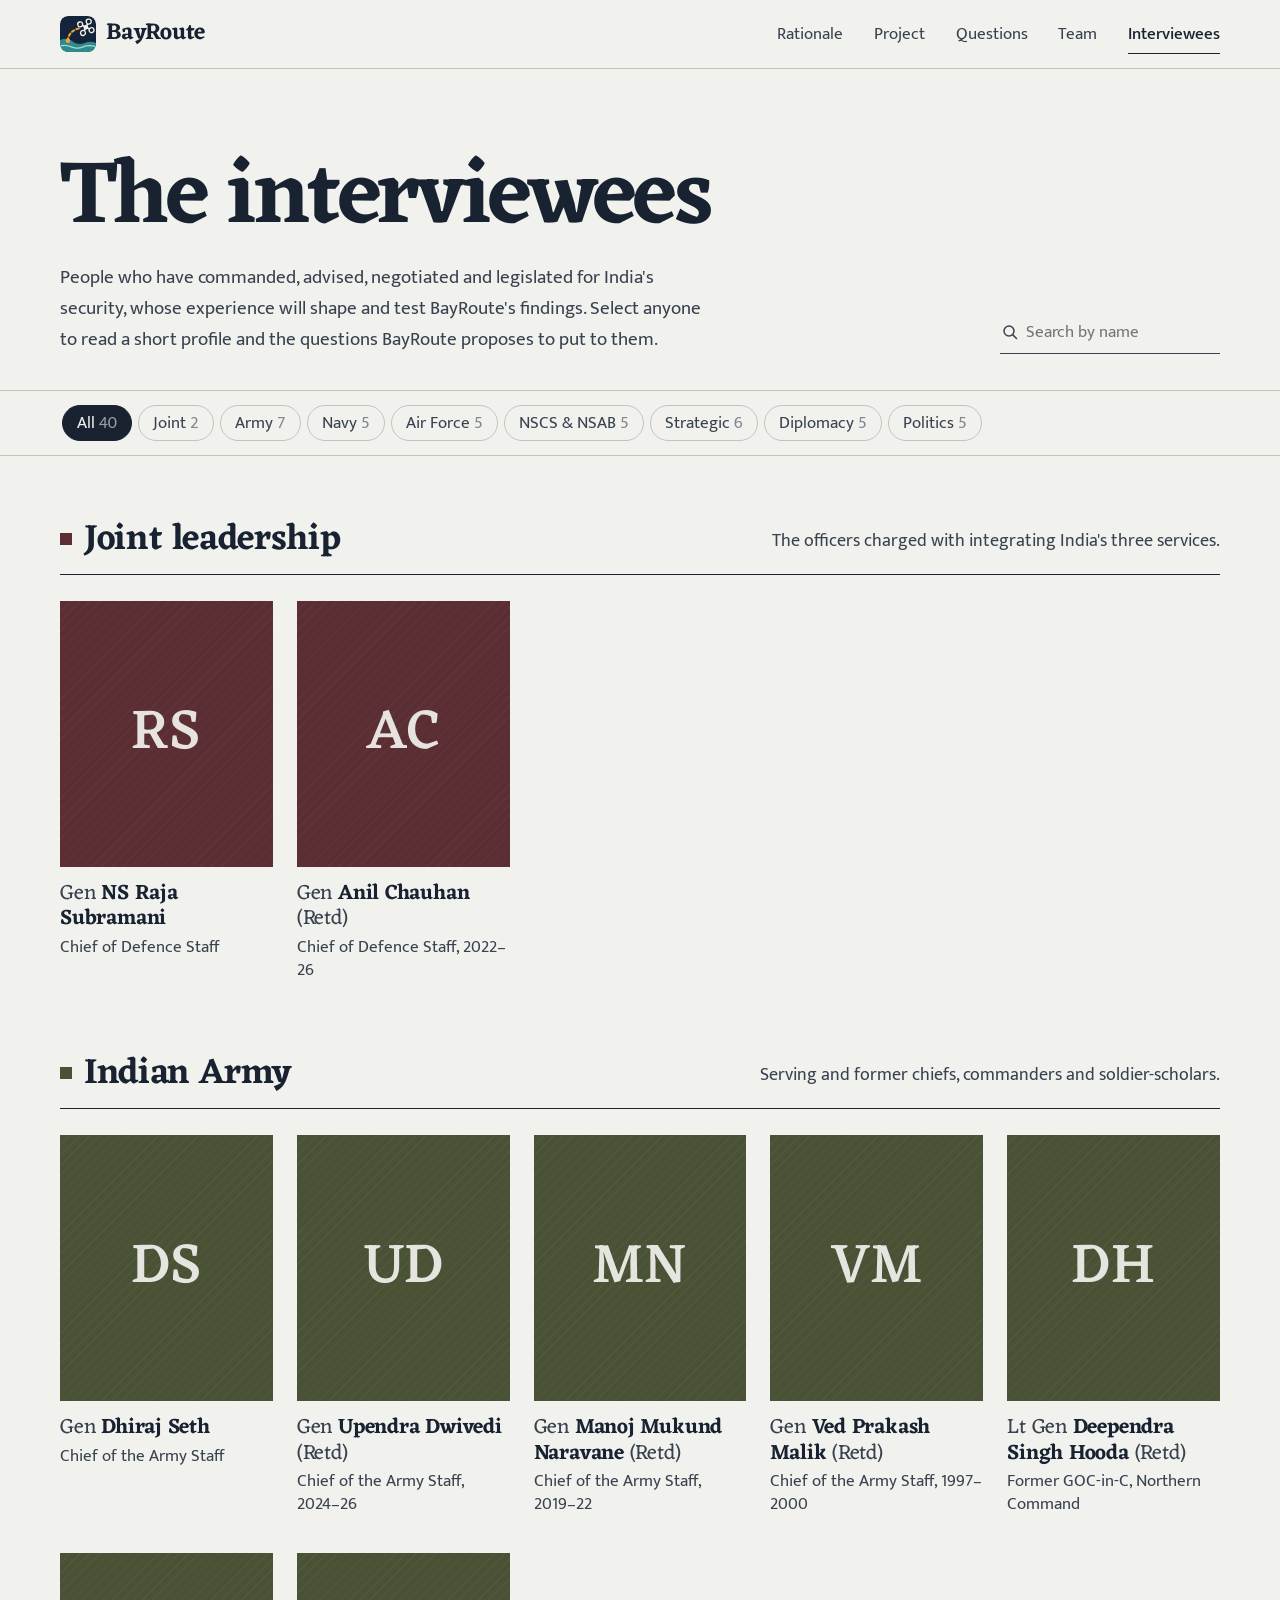
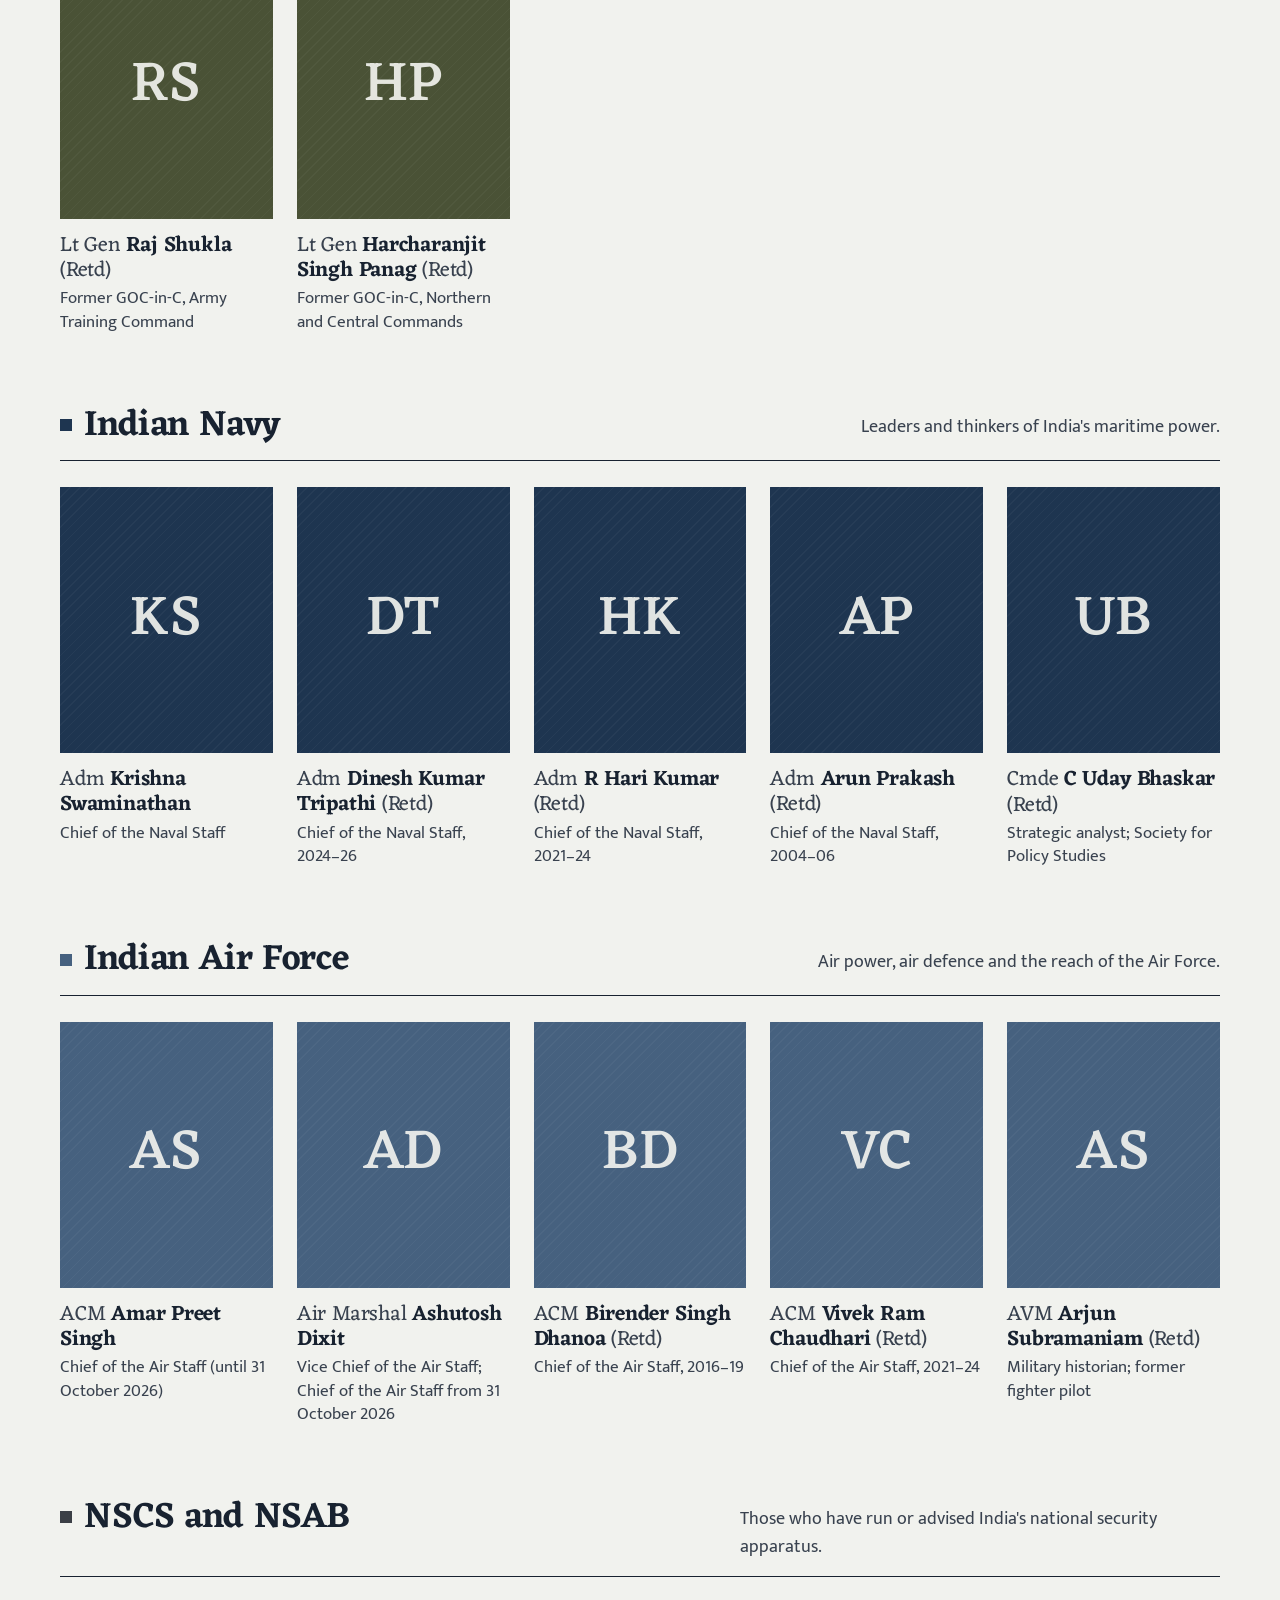
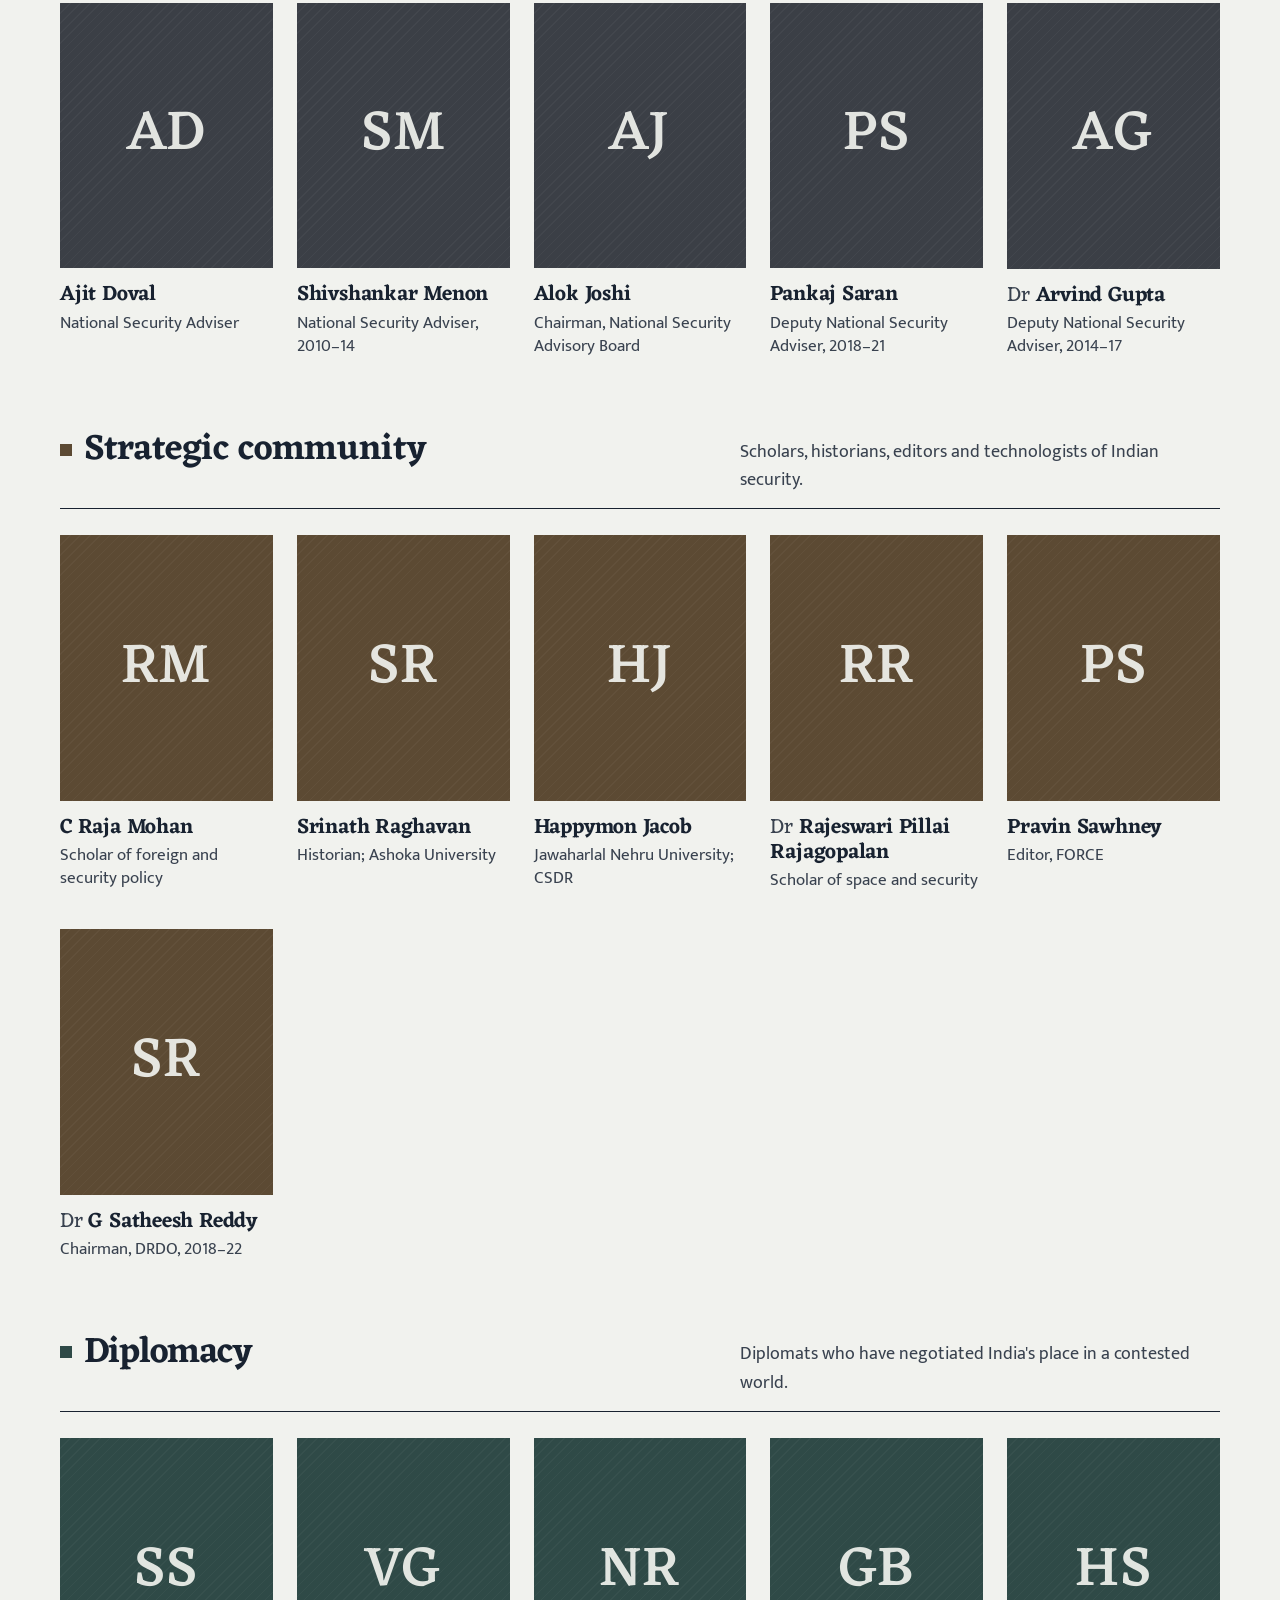
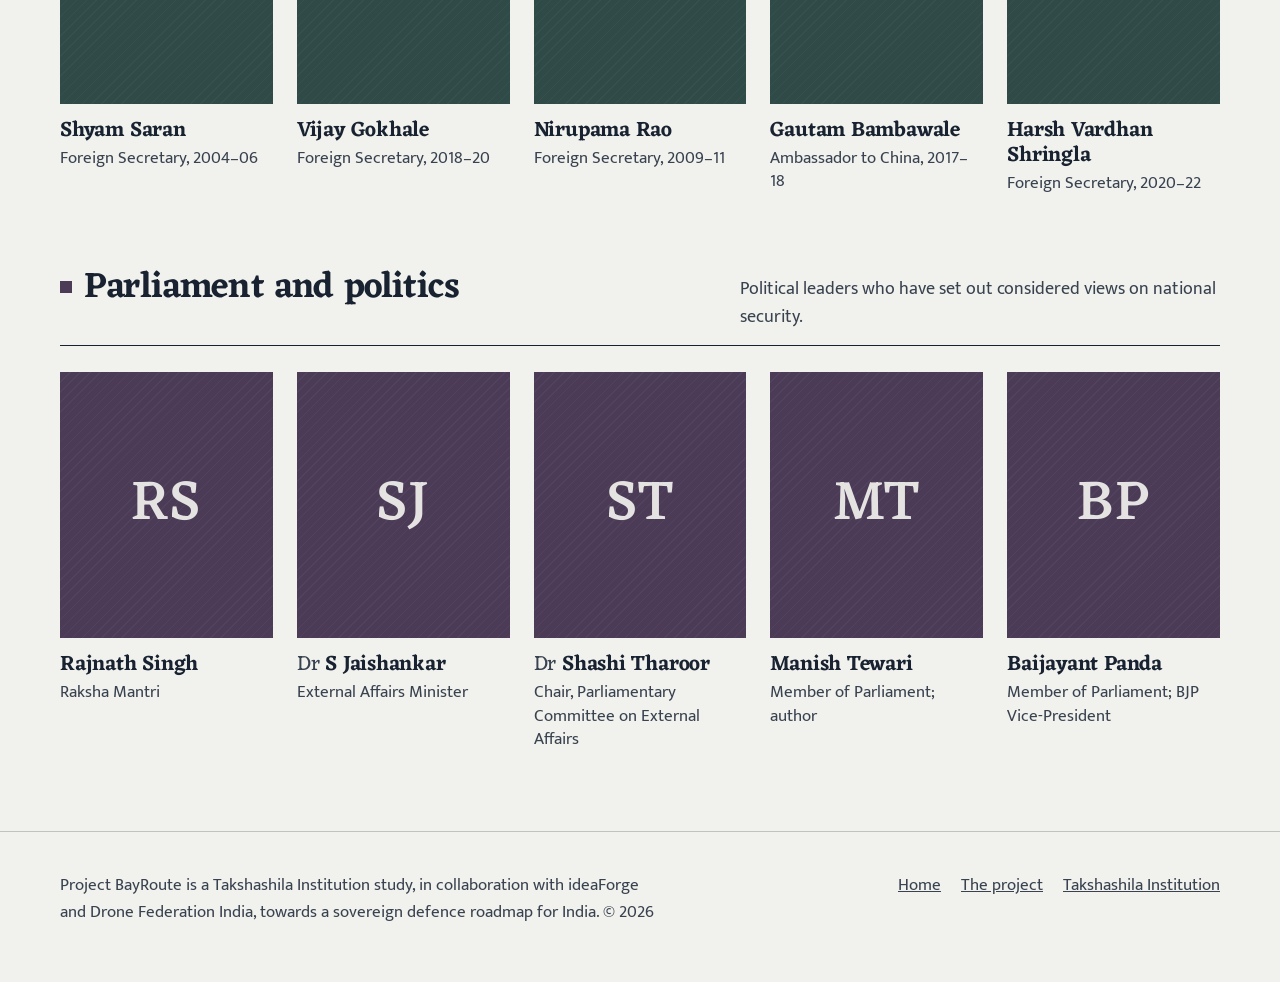
==== commit 15a1d906: "Weave the concept note into the site: sovereign defence roadmap - Hero now states the aim: capabilit" ====
--- a/interviewees.html
+++ b/interviewees.html
@@ -4,7 +4,7 @@
   <meta charset="utf-8">
   <meta name="viewport" content="width=device-width, initial-scale=1">
   <title>Interviewees | BayRoute</title>
-  <meta name="description" content="The proposed interviewees for Project BayRoute, a study of the future of warfare in the Indian context.">
+  <meta name="description" content="The proposed interviewees for Project BayRoute, a study towards a sovereign defence roadmap for India.">
   <!-- Keeps the draft site out of search engines. Delete this line when you are ready to go public. -->
   <meta name="robots" content="noindex, nofollow">
   <link rel="icon" href="assets/img/favicon.svg" type="image/svg+xml">
@@ -24,8 +24,9 @@
       </a>
       <button class="menu-btn" type="button" aria-expanded="false" aria-controls="nav">Menu</button>
       <nav class="nav" id="nav" aria-label="Main">
-        <a href="index.html#about">About</a>
-        <a href="index.html#partners">Partners</a>
+        <a href="index.html#rationale">Rationale</a>
+        <a href="index.html#project">Project</a>
+        <a href="index.html#questions">Questions</a>
         <a href="index.html#team">Team</a>
         <a class="nav-cta" href="interviewees.html" aria-current="page">Interviewees</a>
       </nav>
@@ -37,7 +38,7 @@
       <div class="wrap page-head-grid">
         <div>
           <h1>The interviewees</h1>
-          <p>People who have commanded, advised, negotiated and legislated for India's security. Select anyone to read a short profile and the questions BayRoute proposes to put to them.</p>
+          <p>People who have commanded, advised, negotiated and legislated for India's security, whose experience will shape and test BayRoute's findings. Select anyone to read a short profile and the questions BayRoute proposes to put to them.</p>
         </div>
         <label class="search">
           <span class="visually-hidden">Search interviewees</span>
@@ -62,10 +63,10 @@
 
   <footer class="site-footer site-footer--ruled">
     <div class="wrap">
-      <p>Project BayRoute is a Takshashila Institution study, in collaboration with ideaForge and Drone Federation India. © 2026</p>
+      <p>Project BayRoute is a Takshashila Institution study, in collaboration with ideaForge and Drone Federation India, towards a sovereign defence roadmap for India. © 2026</p>
       <nav aria-label="Footer">
         <a href="index.html">Home</a>
-        <a href="index.html#about">About</a>
+        <a href="index.html#project">The project</a>
         <a href="https://takshashila.org.in" target="_blank" rel="noopener">Takshashila Institution</a>
       </nav>
     </div>
--- a/assets/css/style.css
+++ b/assets/css/style.css
@@ -234,6 +234,78 @@
 .steps h3 { font-size: 1.5rem; margin-bottom: 4px; }
 .steps p { margin: 0; color: var(--ink-2); max-width: 56ch; font-size: 1.15rem; }
 
+/* small label above each home-page section heading */
+.eyebrow { font: 600 .95rem/1.2 var(--text); letter-spacing: .12em; text-transform: uppercase; color: var(--brass); margin: 0 0 14px; }
+
+/* hero: the study at a glance */
+.hero-facts {
+  list-style: none; padding: 0; margin: clamp(28px, 4vw, 48px) 0 0;
+  display: grid; grid-template-columns: repeat(3, minmax(0, 1fr)); gap: 0 clamp(20px, 4vw, 56px);
+}
+.hero-facts li { border-top: 1px solid rgba(255,255,255,.45); padding-top: 14px; }
+.fact-value { display: block; font-family: var(--display); font-weight: 600; font-size: clamp(1.6rem, 2.6vw, 2.2rem); line-height: 1.1; }
+.fact-label { display: block; margin-top: 4px; font-size: 1.05rem; }
+@media (max-width: 760px) {
+  .hero-facts { grid-template-columns: 1fr; }
+  .hero-facts li { display: flex; align-items: baseline; gap: 12px; padding: 10px 0; }
+  .fact-value { flex: none; min-width: 6.2em; font-size: 1.45rem; }
+  .fact-label { margin: 0; font-size: 1rem; }
+}
+
+/* rationale: cost of dependence vs what sovereignty provides */
+.contrast { display: grid; grid-template-columns: repeat(2, minmax(0, 1fr)); gap: clamp(16px, 2.4vw, 28px); margin-top: clamp(32px, 4vw, 52px); }
+.contrast-card { background: #fff; border: 1px solid var(--rule); border-top: 5px solid var(--tone); padding: clamp(22px, 3vw, 34px); }
+.contrast-card--cost { --tone: #8C3B2B; }
+.contrast-card--gain { --tone: #2E6F73; }
+.contrast-card h3 { font-size: clamp(1.4rem, 2vw, 1.7rem); margin-bottom: 10px; }
+.contrast-card ul { list-style: none; padding: 0; margin: 0; }
+.contrast-card li { position: relative; padding: 14px 0 14px 28px; border-top: 1px solid var(--rule); font-size: 1.15rem; line-height: 1.5; }
+.contrast-card li::before { content: ""; position: absolute; left: 2px; top: 1.15em; width: 10px; height: 10px; background: var(--tone); }
+@media (max-width: 760px) { .contrast { grid-template-columns: 1fr; } }
+
+/* project: the first-principles chain */
+.chain {
+  list-style: none; padding: 0; margin: clamp(40px, 5vw, 64px) 0 0; position: relative;
+  display: grid; grid-template-columns: repeat(5, minmax(0, 1fr)); gap: clamp(12px, 1.6vw, 20px);
+}
+.chain::before { content: ""; position: absolute; left: 10%; right: 10%; top: 23px; height: 2px; background: var(--brass); }
+.chain li { position: relative; display: flex; flex-direction: column; align-items: center; text-align: center; }
+.chain-n {
+  width: 48px; height: 48px; border-radius: 50%; display: grid; place-items: center; z-index: 1;
+  background: var(--night); color: #fff; font: 600 1.3rem/1 var(--display); box-shadow: 0 0 0 6px var(--paper);
+}
+.chain h3 { font-size: 1.3rem; margin: 16px 0 6px; }
+.chain p { margin: 0; color: var(--ink-2); font-size: 1.06rem; line-height: 1.5; }
+.chain li:last-child .chain-n { background: var(--brass); }
+@media (max-width: 1000px) {
+  .chain { grid-template-columns: 1fr; gap: 0; }
+  .chain::before { display: none; }
+  .chain li:not(:last-child)::before { content: ""; position: absolute; left: 23px; top: 48px; bottom: 0; width: 2px; background: var(--brass); }
+  .chain li { display: grid; grid-template-columns: 48px 1fr; gap: 0 18px; align-items: start; text-align: left; padding-bottom: 24px; }
+  .chain li:last-child { padding-bottom: 0; }
+  .chain-n { grid-row: span 2; }
+  .chain h3 { margin: 10px 0 4px; }
+}
+.project-notes { margin-top: clamp(32px, 4vw, 56px); }
+.aside-note--first { margin-top: 0; }
+
+/* key questions */
+.kq { list-style: none; padding: 0; margin: clamp(32px, 4vw, 52px) 0 0; counter-reset: kq; }
+.kq li {
+  counter-increment: kq;
+  display: grid; grid-template-columns: 4.5rem minmax(0, 17rem) minmax(0, 1fr); gap: 0 clamp(16px, 3vw, 40px);
+  padding: clamp(22px, 3vw, 32px) 0; border-top: 1px solid var(--rule);
+}
+.kq li:last-child { border-bottom: 1px solid var(--rule); }
+.kq li::before { content: counter(kq, decimal-leading-zero); font: 500 clamp(2.2rem, 3.4vw, 3rem)/1 var(--display); color: var(--brass); }
+.kq h3 { font-size: clamp(1.4rem, 2vw, 1.65rem); padding-top: 4px; }
+.kq p { margin: 0; font-size: 1.2rem; line-height: 1.55; color: var(--ink); max-width: 64ch; }
+@media (max-width: 860px) {
+  .kq li { grid-template-columns: 3.6rem 1fr; }
+  .kq li::before { grid-row: span 2; }
+  .kq h3 { margin-bottom: 8px; padding-top: 2px; }
+}
+
 /* team: six equal cards, so every name gets the same weight */
 .team {
   list-style: none; padding: 0; margin: clamp(32px, 4vw, 48px) 0 0;
